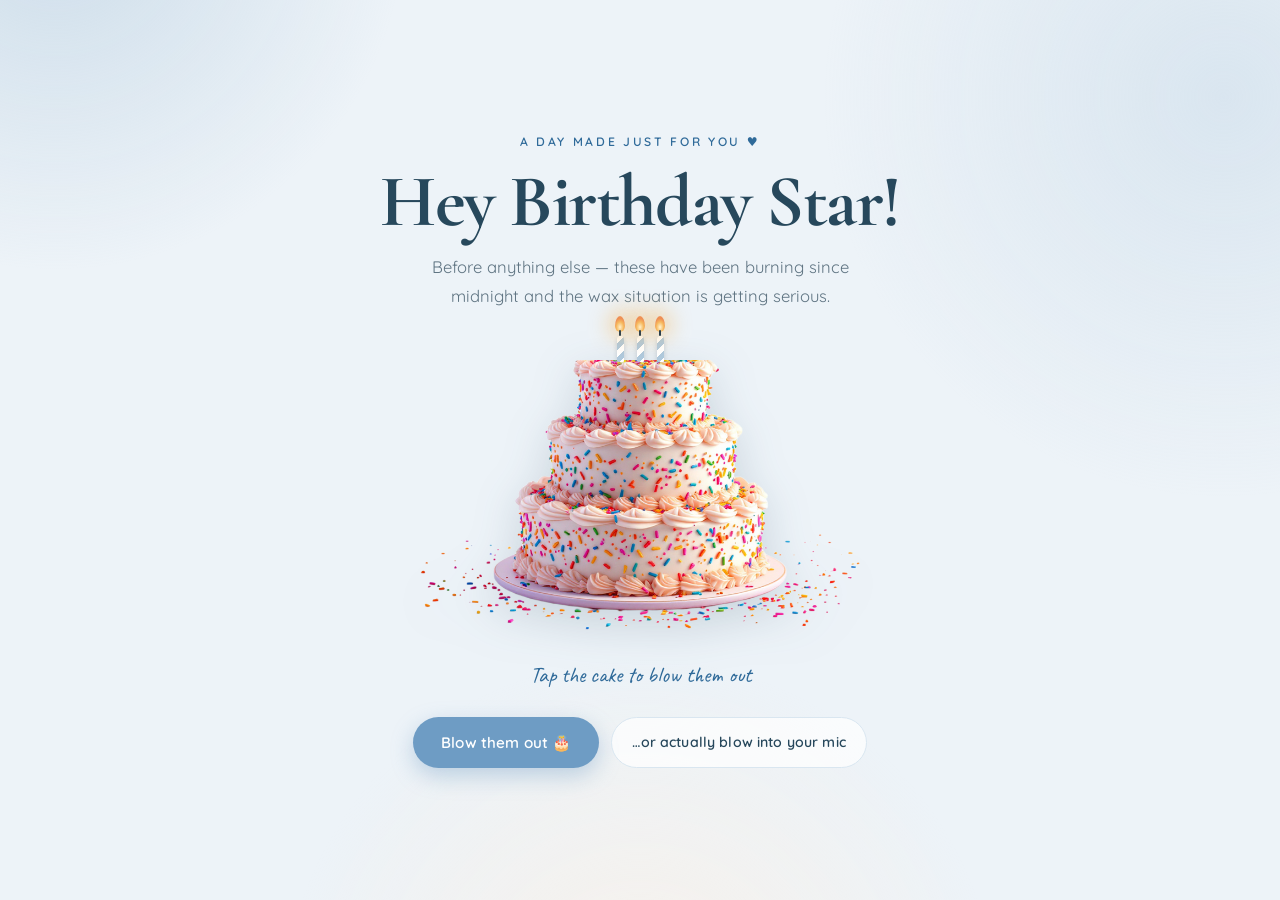
==== index.html @ dedcf7db "Initial commit" ====
<!DOCTYPE html>
<html lang="en">
<head>
<meta charset="utf-8">
<meta name="viewport" content="width=device-width, initial-scale=1">
<title>A Day Made Just For You ♡</title>
<meta name="description" content="A little corner of the internet made just for you — secret letters, a memory scrapbook, cake, and a surprise.">
<meta name="theme-color" content="#FDEDEF">

<!-- Favicon: a tiny heart, drawn inline so there are no broken requests -->
<link rel="icon" href="data:image/svg+xml,%3Csvg xmlns='http://www.w3.org/2000/svg' viewBox='0 0 32 32'%3E%3Cpath fill='%23E79BB0' d='M16 28C8 22 3 17.5 3 12.2 3 8.2 6.1 5 10 5c2.4 0 4.6 1.2 6 3.2C17.4 6.2 19.6 5 22 5c3.9 0 7 3.2 7 7.2C29 17.5 24 22 16 28z'/%3E%3C/svg%3E">

<link rel="preconnect" href="https://fonts.googleapis.com">
<link rel="preconnect" href="https://fonts.gstatic.com" crossorigin>
<link href="https://fonts.googleapis.com/css2?family=Caveat:wght@500;600;700&family=Cormorant+Garamond:ital,wght@0,500;0,600;0,700;1,500&family=Quicksand:wght@400;500;600;700&display=swap" rel="stylesheet">
<link rel="stylesheet" href="style.css">
</head>

<!-- `is-intro` hides the main experience until the gift box is opened. -->
<body class="is-intro">

<noscript>
  <style>
    .is-intro #experience { display: block !important; }
    .is-intro #welcome, .player { display: none !important; }
  </style>
  <p class="noscript-note">This birthday adventure needs JavaScript switched on for the animations and surprises ♡</p>
</noscript>

<!-- Decorative layers (never interactive) -->
<div class="ambient" id="ambient" aria-hidden="true"></div>
<canvas class="confetti" id="confettiCanvas" aria-hidden="true"></canvas>


<!-- ====================================================================
     SECTION 1 — WELCOME SCREEN
     Three stages, in order:
       1. the cake      — candles are already lit; blow them out
       2. the gift box  — only appears once the candles are out
       3. the card      — the message, and the way into the site
     `is-intro` keeps the page scroll-locked until stage 3 is done.
     ==================================================================== -->
<section class="welcome" id="welcome" aria-labelledby="welcomeTitle">
  <div class="welcome__inner">

    <!-- ---------- STAGE 1 — CANDLES ---------------------------------- -->
    <div class="stage" id="stageCandles">

      <div class="welcome__intro" id="welcomeIntro">
        <p class="eyebrow">A Day Made Just For You &hearts;</p>
        <h1 class="welcome__title" id="welcomeTitle">Hey Birthday Star!</h1>
        <p class="welcome__sub" id="candleLede">Before anything else &mdash; these have been burning since midnight and the wax situation is getting serious.</p>
      </div>

      <button class="cake cake--intro is-lit" id="introCake" type="button" aria-describedby="candleHint">
        <span class="sr-only">Blow out the candles</span>

        <span class="cake__candles" aria-hidden="true">
          <span class="candle"><span class="candle__flame"></span><span class="candle__wick"></span><span class="candle__smoke"></span></span>
          <span class="candle"><span class="candle__flame"></span><span class="candle__wick"></span><span class="candle__smoke"></span></span>
          <span class="candle"><span class="candle__flame"></span><span class="candle__wick"></span><span class="candle__smoke"></span></span>
        </span>

        <!-- The cake itself is artwork; the candles above it stay
             CSS so they can flicker and be blown out one by one. -->
        <img class="cake__img" src="assets/images/cake-body.png" alt="" aria-hidden="true">
      </button>

      <p class="cake__hint" id="candleHint">Tap the cake to blow them out</p>

      <div class="cake__actions">
        <button class="btn btn--primary" id="blowBtn" type="button">Blow them out 🎂</button>
        <button class="btn btn--ghost btn--sm" id="micBtn" type="button" hidden>&hellip;or actually blow into your mic</button>
      </div>

      <p class="mic-note" id="micNote" aria-live="polite" hidden></p>
    </div>

    <!-- ---------- STAGE 2 — GIFT BOX --------------------------------- -->
    <div class="stage stage--gift" id="stageGift" hidden>

      <div class="welcome__intro" id="giftIntro">
        <p class="eyebrow">Wish logged &hearts;</p>
        <h2 class="welcome__title welcome__title--sm">Now the actual present.</h2>
        <p class="welcome__sub">It has no postage, no wrapping paper and no physical form. It does, however, have animations.</p>
      </div>

      <!-- 3D gift box: pure CSS, five-sided body + a lid that lifts away -->
      <div class="giftbox" id="giftbox">
        <div class="giftbox__glow" aria-hidden="true"></div>
        <div class="giftbox__scene" aria-hidden="true">

          <div class="box">
            <div class="box__face box__face--front"></div>
            <div class="box__face box__face--back"></div>
            <div class="box__face box__face--left"></div>
            <div class="box__face box__face--right"></div>
            <div class="box__inner"></div>
            <div class="box__burst"></div>
          </div>

          <div class="lid">
            <div class="lid__face lid__face--front"></div>
            <div class="lid__face lid__face--back"></div>
            <div class="lid__face lid__face--left"></div>
            <div class="lid__face lid__face--right"></div>
            <div class="lid__top"></div>

            <div class="bow">
              <span class="bow__loop bow__loop--l"></span>
              <span class="bow__loop bow__loop--r"></span>
              <span class="bow__tail bow__tail--l"></span>
              <span class="bow__tail bow__tail--r"></span>
              <span class="bow__knot"></span>
            </div>
          </div>

        </div>
        <div class="giftbox__shadow" aria-hidden="true"></div>
      </div>

      <button class="btn btn--primary btn--lg" id="openGift" type="button">Open Your Surprise ✨</button>
    </div>

    <!-- ---------- STAGE 3 — THE CARD --------------------------------- -->
    <div class="welcome__card" id="welcomeCard" aria-live="polite" hidden>
      <span class="welcome__card-ornament" aria-hidden="true">&hearts;</span>
      <h2 class="welcome__card-title">Happy Birthday, <span data-friend-name>friend</span>!</h2>
      <p class="welcome__card-text" id="welcomeText"></p>
      <button class="btn btn--primary" id="enterBtn" type="button">Let&rsquo;s explore &hearts;</button>
    </div>

    <p class="scroll-cue" id="scrollCue" aria-hidden="true" hidden></p>
  </div>
</section>
<!-- ====================================================================
     NAVIGATION
     ==================================================================== -->
<header class="nav" id="siteNav">
  <nav class="nav__inner" aria-label="Sections of your day">
    <a class="nav__brand" href="#universe">A Day Made Just For You <span aria-hidden="true">♡</span></a>
    <ul class="nav__list">
      <li><a class="nav__link" href="#letters" data-nav="letters">Letters</a></li>
      <li><a class="nav__link" href="#scrapbook" data-nav="scrapbook">Scrapbook</a></li>
      <li><a class="nav__link" href="#sorry" data-nav="sorry">Sorry</a></li>
      <li><a class="nav__link" href="#cake" data-nav="cake">Cake</a></li>
      <li><a class="nav__link" href="#adventure" data-nav="adventure">Adventure</a></li>
      <li><a class="nav__link" href="#finale" data-nav="finale">Surprise</a></li>
    </ul>
  </nav>
</header>


<main id="experience">

  <!-- ==================================================================
       SECTION 2 — YOUR LITTLE UNIVERSE
       ================================================================== -->
  <section class="section section--universe" id="universe" aria-labelledby="universeTitle">
    <div class="container">
      <header class="section__head" data-reveal>
        <p class="eyebrow">Choose your first stop</p>
        <h2 class="section__title" id="universeTitle">Your Little Universe</h2>
        <p class="section__lede">Four small worlds, each hiding something for you. Wander in any order &mdash; nothing here expires.</p>
      </header>

      <ul class="universe">
        <li data-reveal>
          <a class="world world--letters" href="#letters">
            <span class="world__art" aria-hidden="true">
              <span class="world__env"><span class="world__env-flap"></span></span>
            </span>
            <h3 class="world__title">Secret Letters</h3>
            <p class="world__text">Sealed notes to open whenever your heart asks for one.</p>
            <span class="world__go" aria-hidden="true">Open the drawer &rarr;</span>
          </a>
        </li>
        <li data-reveal>
          <a class="world world--scrapbook" href="#scrapbook">
            <span class="world__art" aria-hidden="true">
              <span class="world__polaroid world__polaroid--back"></span>
              <span class="world__polaroid world__polaroid--front"></span>
            </span>
            <h3 class="world__title">Memory Scrapbook</h3>
            <p class="world__text">Polaroids, tape and small notes from our corner of the internet.</p>
            <span class="world__go" aria-hidden="true">Turn the pages &rarr;</span>
          </a>
        </li>
        <li data-reveal>
          <a class="world world--cake" href="#cake">
            <span class="world__art" aria-hidden="true">
              <span class="world__cake">
                <span class="world__flame"></span>
              </span>
            </span>
            <h3 class="world__title">Birthday Cake</h3>
            <p class="world__text">Light the candles, close your eyes, make the wish properly.</p>
            <span class="world__go" aria-hidden="true">Light it up &rarr;</span>
          </a>
        </li>
        <li data-reveal>
          <a class="world world--finale" href="#finale">
            <span class="world__art" aria-hidden="true">
              <span class="world__gift"><span class="world__gift-bow"></span></span>
            </span>
            <h3 class="world__title">Final Surprise</h3>
            <p class="world__text">Save this one for last. It is the whole reason this page exists.</p>
            <span class="world__go" aria-hidden="true">Only at the end &rarr;</span>
          </a>
        </li>
      </ul>
    </div>
  </section>


  <!-- ==================================================================
       SECTION 3 — SECRET LETTERS
       ================================================================== -->
  <section class="section section--letters" id="letters" aria-labelledby="lettersTitle">
    <div class="container">
      <header class="section__head" data-reveal>
        <p class="eyebrow">Section one</p>
        <h2 class="section__title" id="lettersTitle">Secret Letters</h2>
        <p class="section__lede">Little envelopes for little moments. Open the one that matches your day &mdash; they stay here for whenever you come back.</p>
      </header>

      <!-- Envelopes are built from CONFIG.letters in script.js -->
      <ul class="letters" id="lettersGrid"></ul>

      <p class="letters__counter" aria-live="polite" id="lettersCounter"></p>
    </div>
  </section>


  <!-- ==================================================================
       SECTION 4 — DIGITAL MEMORY SCRAPBOOK
       ================================================================== -->
  <section class="section section--scrapbook" id="scrapbook" aria-labelledby="scrapbookTitle">
    <div class="container">
      <header class="section__head" data-reveal>
        <p class="eyebrow">Section two</p>
        <h2 class="section__title" id="scrapbookTitle">Memory Scrapbook</h2>
        <p class="section__lede">Pinned, taped and slightly crooked &mdash; exactly how a real scrapbook should be. Tap a photo to see it bigger.</p>
      </header>

      <!-- Cards are built from CONFIG.scrapbook in script.js -->
      <div class="scrapbook" id="scrapbookGrid"></div>
    </div>
  </section>


  <!-- ==================================================================
       SECTION 5 — THE SORRY CARD
       Front and inside of a real card. Click it and it opens.
       Text and image paths live in CONFIG.sorry in script.js.
       ================================================================== -->
  <section class="section section--sorry" id="sorry" aria-labelledby="sorryTitle">
    <div class="container container--narrow">
      <header class="section__head" data-reveal>
        <p class="eyebrow">Section three</p>
        <h2 class="section__title" id="sorryTitle">A Card That Says Sorry</h2>
        <p class="section__lede">Some things don&rsquo;t fit in a scrapbook. This one came in a plastic sleeve &mdash; go on, open it.</p>
      </header>

      <!-- Built from CONFIG.sorry in script.js -->
      <div class="sorry" id="sorryStage" data-reveal></div>
    </div>
  </section>


  <!-- ==================================================================
       SECTION 5 — VIRTUAL BIRTHDAY CAKE
       ================================================================== -->
  <section class="section section--cake" id="cake" aria-labelledby="cakeTitle">
    <div class="container container--narrow">
      <header class="section__head" data-reveal>
        <p class="eyebrow">Section four</p>
        <h2 class="section__title" id="cakeTitle">Your Birthday Cake</h2>
        <p class="section__lede">No one else gets a slice until you have had yours.</p>
      </header>

      <div class="cake-stage" data-reveal>
        <button class="cake" id="cakeFigure" type="button" aria-describedby="cakeHint">
          <span class="sr-only">Light the candles on the cake</span>

          <span class="cake__candles" aria-hidden="true">
            <span class="candle"><span class="candle__flame"></span><span class="candle__wick"></span><span class="candle__smoke"></span></span>
            <span class="candle"><span class="candle__flame"></span><span class="candle__wick"></span><span class="candle__smoke"></span></span>
            <span class="candle"><span class="candle__flame"></span><span class="candle__wick"></span><span class="candle__smoke"></span></span>
            <span class="candle"><span class="candle__flame"></span><span class="candle__wick"></span><span class="candle__smoke"></span></span>
            <span class="candle"><span class="candle__flame"></span><span class="candle__wick"></span><span class="candle__smoke"></span></span>
          </span>

          <span class="cake__tier cake__tier--top" aria-hidden="true">
            <span class="cake__drips">
              <i></i><i></i><i></i><i></i><i></i><i></i><i></i>
            </span>
          </span>
          <span class="cake__tier cake__tier--mid" aria-hidden="true">
            <span class="cake__drips">
              <i></i><i></i><i></i><i></i><i></i><i></i><i></i><i></i><i></i>
            </span>
            <span class="cake__dots"></span>
          </span>
          <span class="cake__tier cake__tier--base" aria-hidden="true">
            <span class="cake__drips">
              <i></i><i></i><i></i><i></i><i></i><i></i><i></i><i></i><i></i><i></i><i></i>
            </span>
            <span class="cake__dots"></span>
          </span>
          <span class="cake__plate" aria-hidden="true"></span>
        </button>

        <p class="cake__hint" id="cakeHint">Tap the cake to light the candles</p>

        <div class="cake__actions">
          <button class="btn btn--primary" id="wishBtn" type="button" disabled>Make a Wish</button>
          <button class="btn btn--ghost" id="relightBtn" type="button" hidden>Light them again</button>
        </div>

        <p class="cake__wish" id="wishMessage" aria-live="polite"></p>
      </div>
    </div>
  </section>


  <!-- ==================================================================
       SECTION 6 — MINI BIRTHDAY ADVENTURE
       ================================================================== -->
  <section class="section section--adventure" id="adventure" aria-labelledby="adventureTitle">
    <div class="container">
      <header class="section__head" data-reveal>
        <p class="eyebrow">Section five</p>
        <h2 class="section__title" id="adventureTitle">Mini Birthday Adventure</h2>
        <p class="section__lede">Five small things to play with. All of them actually work &mdash; go on, test them. One of them should not be touched.</p>
      </header>

      <div class="adventure">

        <!-- Quiz -->
        <article class="card card--quiz" data-reveal aria-labelledby="quizHeading">
          <p class="card__kicker">Game one</p>
          <h3 class="card__title" id="quizHeading">The Birthday Quiz</h3>

          <div class="quiz" id="quizCard">
            <p class="quiz__progress" id="quizProgress"></p>
            <p class="quiz__question" id="quizQuestion"></p>
            <ul class="quiz__options" id="quizOptions"></ul>
            <p class="quiz__feedback" id="quizFeedback" aria-live="polite"></p>
          </div>

          <div class="quiz__result" id="quizResult" hidden>
            <p class="quiz__score" id="quizScore"></p>
            <p class="quiz__verdict" id="quizVerdict"></p>
            <button class="btn btn--ghost" id="quizRetry" type="button">Play again</button>
          </div>
        </article>

        <!-- Compliment generator -->
        <article class="card card--compliment" data-reveal aria-labelledby="complimentHeading">
          <p class="card__kicker">Game two</p>
          <h3 class="card__title" id="complimentHeading">Compliment Machine</h3>
          <blockquote class="compliment">
            <span class="compliment__mark" aria-hidden="true">&ldquo;</span>
            <p class="compliment__text" id="complimentText" aria-live="polite">Press the button. It only tells the truth.</p>
          </blockquote>
          <button class="btn btn--primary btn--sm" id="complimentBtn" type="button">Tell me something nice ♡</button>
        </article>

        <!-- Scratch card -->
        <article class="card card--scratch" data-reveal aria-labelledby="scratchHeading">
          <p class="card__kicker">Game three</p>
          <h3 class="card__title" id="scratchHeading">Surprise Scratch Card</h3>

          <div class="scratch" id="scratchWrap">
            <p class="scratch__message" id="scratchMessage"></p>
            <canvas class="scratch__canvas" id="scratchCanvas" role="img" aria-label="A scratch card hiding a message"></canvas>
          </div>

          <p class="scratch__hint" id="scratchHint" aria-live="polite">Scratch with your finger or mouse</p>
          <div class="card__row">
            <button class="btn btn--ghost btn--sm" id="scratchReveal" type="button">Reveal it for me</button>
            <button class="btn btn--primary btn--sm" id="scratchNew" type="button">New card</button>
          </div>
        </article>

        <!-- Mini-game -->
        <article class="card card--game" data-reveal aria-labelledby="gameHeading">
          <p class="card__kicker">Game four</p>
          <h3 class="card__title" id="gameHeading">Catch the Falling Hearts</h3>

          <div class="game">
            <div class="game__hud">
              <span>Caught <b id="gameScore">0</b></span>
              <span>Time <b id="gameTime">30</b>s</span>
              <span>Best <b id="gameBest">0</b></span>
            </div>
            <div class="game__frame">
              <canvas id="gameCanvas" tabindex="0" aria-label="Move the basket to catch falling hearts. Use the left and right arrow keys, or drag."></canvas>
              <div class="game__overlay" id="gameOverlay">
                <p class="game__overlay-text" id="gameOverlayText">Catch <b data-game-target></b> hearts in 30 seconds.</p>
                <button class="btn btn--primary btn--sm" id="gameStart" type="button">Start</button>
              </div>
            </div>
            <p class="game__note">Drag with your finger, move the mouse, or use &larr; &rarr;</p>
          </div>
        </article>

        <!-- The forbidden button -->
        <article class="card card--forbidden" data-reveal aria-labelledby="forbiddenHeading">
          <p class="card__kicker">Game five</p>
          <h3 class="card__title" id="forbiddenHeading">Do Not Press This</h3>

          <div class="forbidden" id="forbiddenZone">
            <button class="forbidden__btn" id="forbiddenBtn" type="button">Do not press</button>
            <p class="forbidden__status" id="forbiddenStatus" aria-live="polite">Seriously. Leave it.</p>
          </div>

          <div class="loader" id="forbiddenLoader" hidden>
            <div class="loader__track"><div class="loader__fill" id="forbiddenFill"></div></div>
            <p class="loader__label" id="forbiddenLabel">
              <span id="forbiddenStep"></span> <span class="loader__pct" id="forbiddenPct">0%</span>
            </p>
          </div>
        </article>

      </div>
    </div>
  </section>


  <!-- ==================================================================
       SECTION 7 — FINAL SURPRISE
       ================================================================== -->
  <section class="section section--finale" id="finale" aria-labelledby="finaleTitle">
    <div class="finale__sky" id="finaleSky" aria-hidden="true"></div>

    <div class="container container--narrow">
      <header class="section__head section__head--light" data-reveal>
        <p class="eyebrow eyebrow--light">The last stop</p>
        <h2 class="section__title" id="finaleTitle">One Final Surprise</h2>
        <p class="section__lede">You made it to the end, which means you now have to read the bit I spent the longest on.</p>
      </header>

      <!-- Closed state: a sealed envelope you click -->
      <div class="finale__gift" id="finaleGift">
        <button class="sealed" id="finaleOpen" type="button">
          <span class="sealed__env" aria-hidden="true">
            <span class="sealed__flap"></span>
            <span class="sealed__pocket"></span>
            <span class="sealed__wax">♡</span>
          </span>
          <span class="sealed__label">Open your last gift</span>
        </button>
      </div>

      <!-- Opened state: the letter (filled from CONFIG.finale) -->
      <article class="final-letter" id="finaleLetter" hidden aria-live="polite">
        <p class="final-letter__to">To <span data-friend-name>friend</span>,</p>
        <div class="final-letter__body" id="finaleBody"></div>
        <p class="final-letter__close" id="finaleClosing"></p>
        <p class="final-letter__sign" id="finaleSign"></p>

        <!-- The dedicated song. Hidden entirely if CONFIG.finale.song is removed. -->
        <section class="dedication" id="dedication" aria-labelledby="dedicationHeading" hidden>
          <p class="dedication__kicker" id="dedicationHeading">And one more thing &mdash; a song for you</p>

          <!-- Streaming embed. Used instead of the record when
               CONFIG.finale.song.embed is set. -->
          <div class="dedication__embed" id="dedicationEmbed" hidden></div>

          <div class="dedication__row" id="dedicationRow">
            <button class="dedication__disc" id="dedicationPlay" type="button" aria-pressed="false">
              <span class="sr-only" id="dedicationLabel">Play the song</span>
              <span class="dedication__vinyl" aria-hidden="true"><span class="dedication__hole"></span></span>
              <svg class="dedication__ico dedication__ico--play" viewBox="0 0 24 24" aria-hidden="true"><path d="M9 5.5l10 6.5-10 6.5z" fill="currentColor"/></svg>
              <svg class="dedication__ico dedication__ico--pause" viewBox="0 0 24 24" aria-hidden="true"><path d="M8.5 5.5h3.5v13H8.5zM13 5.5h3.5v13H13z" fill="currentColor"/></svg>
            </button>

            <div class="dedication__meta">
              <p class="dedication__title" id="dedicationTitle"></p>
              <p class="dedication__artist" id="dedicationArtist"></p>
            </div>
          </div>

          <p class="dedication__note" id="dedicationNote"></p>
          <p class="dedication__missing" id="dedicationMissing" hidden></p>
        </section>

        <div class="final-letter__actions">
          <button class="btn btn--primary btn--sm" id="finaleHearts" type="button">Send some hearts back ♡</button>
          <button class="btn btn--ghost btn--sm" id="replayBtn" type="button">Start the day over</button>
        </div>
      </article>
    </div>
  </section>


  <footer class="footer">
    <p class="footer__line">Built with an unreasonable number of CSS animations, from one corner of the internet to another.</p>
    <p class="footer__sign" data-your-name></p>
  </footer>

</main>


<!-- ====================================================================
     MODAL — used for letters and the photo lightbox
     ==================================================================== -->
<div class="modal" id="modal" hidden>
  <div class="modal__backdrop" data-modal-close></div>
  <div class="modal__panel" id="modalPanel" role="dialog" aria-modal="true" aria-labelledby="modalTitle" tabindex="-1">
    <button class="modal__close" id="modalClose" type="button" aria-label="Close">
      <svg viewBox="0 0 24 24" aria-hidden="true"><path d="M6 6l12 12M18 6L6 18" stroke="currentColor" stroke-width="1.8" stroke-linecap="round" fill="none"/></svg>
    </button>
    <div class="modal__body" id="modalBody"></div>
  </div>
</div>


<!-- ====================================================================
     ACHIEVEMENTS — floating tray button + the unlock toasts
     ==================================================================== -->
<button class="trophy" id="trophyBtn" type="button" aria-label="Show your achievements">
  <span aria-hidden="true">🏆</span>
  <span class="trophy__count" id="trophyCount" hidden>0</span>
</button>

<div class="toasts" id="toasts" aria-live="polite" aria-atomic="false"></div>


<!-- ====================================================================
     MUSIC PLAYER (floating). Never autoplays.
     ==================================================================== -->
<div class="player" id="musicPlayer">

  <!-- Live lyrics. Only appears when the current song has any. -->
  <div class="lyrics" id="lyricsPane" hidden>
    <div class="lyrics__head">
      <p class="lyrics__title" id="lyricsTitle"></p>
      <button class="lyrics__close" id="lyricsClose" type="button" aria-label="Hide the lyrics">
        <svg viewBox="0 0 24 24" aria-hidden="true"><path d="M7 7l10 10M17 7L7 17" stroke="currentColor" stroke-width="1.9" fill="none" stroke-linecap="round"/></svg>
      </button>
    </div>
    <ol class="lyrics__list" id="lyricsList" aria-live="off"></ol>
  </div>

  <div class="player__panel" id="musicPanel" hidden>
    <p class="player__title" id="musicTitle">Birthday song</p>
    <p class="player__count" id="musicCount" hidden></p>
    <input class="player__range player__seek" id="seek" type="range" min="0" max="100" step="0.1" value="0" aria-label="Seek through the song">
    <p class="player__time"><span id="musicTime">0:00</span> <span aria-hidden="true">/</span> <span id="musicDur">0:00</span></p>
    <label class="player__vol">
      <svg viewBox="0 0 24 24" aria-hidden="true"><path d="M4 9h3l4-3v12l-4-3H4zM15.5 9.5a3.5 3.5 0 010 5M18 7a7 7 0 010 10" stroke="currentColor" stroke-width="1.6" fill="none" stroke-linecap="round" stroke-linejoin="round"/></svg>
      <input class="player__range" id="volume" type="range" min="0" max="100" value="55" aria-label="Volume">
    </label>
    <p class="player__note" id="musicNote" hidden></p>
  </div>

  <div class="player__bar">
    <button class="player__skip" id="musicPrev" type="button" aria-label="Previous song" hidden>
      <svg viewBox="0 0 24 24" aria-hidden="true"><path d="M16.5 6v12L8 12zM7 6v12" stroke="currentColor" stroke-width="1.9" fill="none" stroke-linecap="round" stroke-linejoin="round"/></svg>
    </button>
    <button class="player__disc" id="musicToggle" type="button" aria-pressed="false" aria-label="Play the birthday song">
      <svg class="player__ico player__ico--play" viewBox="0 0 24 24" aria-hidden="true"><path d="M8 5.5l11 6.5-11 6.5z" fill="currentColor"/></svg>
      <svg class="player__ico player__ico--pause" viewBox="0 0 24 24" aria-hidden="true"><path d="M8.5 5.5h3v13h-3zM12.5 5.5h3v13h-3z" fill="currentColor"/></svg>
    </button>
    <button class="player__skip" id="musicNext" type="button" aria-label="Next song" hidden>
      <svg viewBox="0 0 24 24" aria-hidden="true"><path d="M7.5 6v12L16 12zM17 6v12" stroke="currentColor" stroke-width="1.9" fill="none" stroke-linecap="round" stroke-linejoin="round"/></svg>
    </button>
    <button class="player__skip player__lyrics" id="lyricsToggle" type="button" aria-expanded="false" aria-controls="lyricsPane" aria-label="Show the lyrics" hidden>
      <svg viewBox="0 0 24 24" aria-hidden="true"><path d="M5 6.5h11M5 11h14M5 15.5h9M5 20h12" stroke="currentColor" stroke-width="1.8" fill="none" stroke-linecap="round"/></svg>
    </button>
    <button class="player__expand" id="musicExpand" type="button" aria-expanded="false" aria-controls="musicPanel" aria-label="Show music controls">
      <svg viewBox="0 0 24 24" aria-hidden="true"><path d="M9 18V7.5l9-2V16M9 18a2.5 2.5 0 11-5 0 2.5 2.5 0 015 0zM18 16a2.5 2.5 0 11-5 0 2.5 2.5 0 015 0z" stroke="currentColor" stroke-width="1.5" fill="none" stroke-linejoin="round"/></svg>
    </button>
  </div>
</div>

<!-- Songs live in assets/music/ and are listed in CONFIG.music.tracks (script.js).
     No `loop` attribute: the playlist wraps around in JS instead, so a single
     song still repeats but two or more advance to the next one. -->
<audio id="bgm" preload="metadata"></audio>

<!-- Optional. Written by lyrics-timer.html; harmless if it is not there. -->
<script src="lyrics.js"></script>
<script src="script.js"></script>
</body>
</html>
---- style.css ----
/* ============================================================
   A Day Made Just For You ♡
   ------------------------------------------------------------
   1.  Design tokens
   2.  Reset & base
   3.  Shared pieces (buttons, headings, reveal, modal)
   4.  Decorative layers (ambient, confetti)
   5.  Section 1 — Welcome + 3D gift box
   6.  Navigation
   7.  Section 2 — Your Little Universe
   8.  Section 3 — Secret Letters
   9.  Section 4 — Memory Scrapbook
   10. Section 5 — Birthday Cake
   11. Section 6 — Mini Birthday Adventure
   12. Section 7 — Final Surprise
   13. Footer
   14. Music player
   15. Responsive + reduced motion
   ============================================================ */


/* ============================================================
   1. DESIGN TOKENS
   Change these six colours and the whole site re-skins itself.
   ============================================================ */
/* ------------------------------------------------------------------
   PALETTE
   The names below are historical — this started out pink and
   lavender, and the names stuck when the theme moved to cool
   slate and steel blue. So: --pink is a soft steel blue, --rose
   is the deep blue accent, --plum is the dark slate used for
   headings. Change a value here and it changes everywhere.

   The warm colours are deliberate exceptions and are NOT in this
   scheme: the candle flame, --gold, and the heart red. They stay
   warm so the cake and the hearts still read as themselves.

   The previous pink theme is saved as style.css.pink.bak.
   ------------------------------------------------------------------ */
:root {
  --cream:        #F7F9FB;
  --blush:        #EDF3F8;
  --blush-deep:   #D9E6F0;
  --pink:         #AFC9DD;
  --pink-deep:    #6E9CC4;
  --rose:         #2F6A99;
  --lavender:     #E6EFF5;
  --lavender-mid: #C2D6E6;
  --lavender-deep:#7E9FBE;
  --plum:         #27485C;
  --plum-dark:    #152A38;
  --ink:          #24353F;
  --ink-soft:     #5F7482;
  --gold:         #DFB37C;
  --white:        #FFFFFF;

  --paper:        #FBFDFE;
  --frost:        #EDF4F9;

  --serif: "Cormorant Garamond", "Iowan Old Style", Georgia, serif;
  --sans:  "Quicksand", "Avenir Next", "Segoe UI", system-ui, sans-serif;
  --hand:  "Caveat", "Segoe Script", cursive;

  --r-sm: 14px;
  --r-md: 22px;
  --r-lg: 34px;
  --r-pill: 999px;

  --sh-sm: 0 2px 10px rgba(39, 72, 92, .07);
  --sh-md: 0 12px 32px rgba(39, 72, 92, .10);
  --sh-lg: 0 26px 64px rgba(39, 72, 92, .16);
  --sh-glow: 0 0 0 1px rgba(110, 156, 196, .22);

  --ease: cubic-bezier(.22, .9, .25, 1);
  --ease-soft: cubic-bezier(.4, .1, .2, 1);

  --gs: 1; /* gift box scale, shrunk on small screens */
  color-scheme: light;
}


/* ============================================================
   2. RESET & BASE
   ============================================================ */
*, *::before, *::after { box-sizing: border-box; }

html {
  scroll-behavior: smooth;
  scroll-padding-top: 96px;
  -webkit-text-size-adjust: 100%;
}

body {
  margin: 0;
  font-family: var(--sans);
  font-size: clamp(15px, 0.4vw + 14px, 17px);
  line-height: 1.7;
  color: var(--ink);
  background: var(--blush);
  overflow-x: hidden;
}

/* Soft wash of colour behind everything */
body::before {
  content: "";
  position: fixed;
  inset: -20vh -10vw;
  z-index: -2;
  background:
    radial-gradient(42vw 42vw at 12% 8%, rgba(175, 201, 221, .50), transparent 65%),
    radial-gradient(46vw 46vw at 88% 22%, rgba(194, 214, 230, .45), transparent 68%),
    radial-gradient(40vw 40vw at 50% 95%, rgba(255, 240, 225, .60), transparent 70%);
  pointer-events: none;
}

body.is-intro { overflow: hidden; height: 100vh; }
/* The page itself stays locked during the intro, but the welcome screen
   scrolls INSIDE itself — otherwise a short viewport hides the button
   that ends the intro and there is no way to reach it. */
body.is-intro #welcome {
  height: 100vh; height: 100svh;
  overflow-y: auto;
  overscroll-behavior: contain;
  -webkit-overflow-scrolling: touch;
}
body.is-intro #experience { display: none; }

img { max-width: 100%; display: block; }
button { font: inherit; color: inherit; }
ul { list-style: none; margin: 0; padding: 0; }
a { color: inherit; text-decoration: none; }

/* `hidden` must always win, even over a display rule on a class */
[hidden] { display: none !important; }

/* Used by JS to gracefully retire the intro text and button */
.is-faded {
  opacity: 0 !important;
  transform: translateY(-12px);
  pointer-events: none;
  transition: opacity .55s var(--ease), transform .55s var(--ease);
}

:focus-visible {
  outline: 3px solid var(--lavender-deep);
  outline-offset: 3px;
  border-radius: 6px;
}

.sr-only {
  position: absolute; width: 1px; height: 1px;
  padding: 0; margin: -1px; overflow: hidden;
  clip: rect(0 0 0 0); white-space: nowrap; border: 0;
}

.noscript-note {
  margin: 0; padding: 18px; text-align: center;
  background: var(--white); color: var(--rose);
}

.container { width: min(1120px, 92vw); margin: 0 auto; }
.container--narrow { width: min(760px, 92vw); }

.section { position: relative; padding: clamp(72px, 10vw, 130px) 0; z-index: 1; }


/* ============================================================
   3. SHARED PIECES
   ============================================================ */

/* ---- Headings --------------------------------------------- */
.eyebrow {
  margin: 0 0 12px;
  font-size: .76rem;
  font-weight: 600;
  letter-spacing: .22em;
  text-transform: uppercase;
  color: var(--rose);
}
.eyebrow--light { color: var(--pink); }

.section__head { max-width: 640px; margin: 0 auto clamp(42px, 6vw, 70px); text-align: center; }

.section__title {
  margin: 0 0 16px;
  font-family: var(--serif);
  font-weight: 600;
  font-size: clamp(2.1rem, 5.2vw, 3.4rem);
  line-height: 1.1;
  letter-spacing: -.01em;
  color: var(--plum);
}
.section__head--light .section__title { color: var(--white); }

.section__lede { margin: 0; color: var(--ink-soft); font-size: 1.02rem; }
.section__head--light .section__lede { color: rgba(251, 253, 254, .76); }

/* ---- Buttons ---------------------------------------------- */
.btn {
  --btn-bg: var(--pink-deep);
  --btn-fg: var(--white);
  position: relative;
  display: inline-flex;
  align-items: center;
  justify-content: center;
  gap: 8px;
  padding: 13px 28px;
  border: 0;
  border-radius: var(--r-pill);
  background: var(--btn-bg);
  color: var(--btn-fg);
  font-weight: 600;
  font-size: .95rem;
  letter-spacing: .01em;
  cursor: pointer;
  box-shadow: 0 8px 22px rgba(110, 156, 196, .40);
  transition: transform .3s var(--ease), box-shadow .3s var(--ease), background .25s;
}
.btn:hover  { transform: translateY(-2px); box-shadow: 0 14px 30px rgba(110, 156, 196, .48); }
.btn:active { transform: translateY(0) scale(.98); }
.btn:disabled { opacity: .45; cursor: not-allowed; transform: none; box-shadow: none; }

.btn--lg { padding: 17px 42px; font-size: 1.05rem; }
.btn--sm { padding: 10px 20px; font-size: .88rem; }

.btn--ghost {
  --btn-bg: transparent;
  --btn-fg: var(--plum);
  border: 1.5px solid var(--blush-deep);
  box-shadow: none;
  background: rgba(255, 255, 255, .7);
}
.btn--ghost:hover { background: var(--white); box-shadow: var(--sh-sm); }

/* Gentle pulse ring on the hero button */
.btn--primary.btn--lg::after {
  content: "";
  position: absolute; inset: -6px;
  border-radius: inherit;
  border: 1.5px solid rgba(110, 156, 196, .6);
  animation: ring 2.6s ease-out infinite;
  pointer-events: none;
}
@keyframes ring {
  0%   { transform: scale(.96); opacity: .8; }
  70%  { transform: scale(1.12); opacity: 0; }
  100% { transform: scale(1.12); opacity: 0; }
}

/* ---- Cards ------------------------------------------------ */
.card {
  background: rgba(251, 253, 254, .86);
  backdrop-filter: blur(6px);
  border: 1px solid rgba(255, 255, 255, .8);
  border-radius: var(--r-lg);
  padding: clamp(22px, 3vw, 32px);
  box-shadow: var(--sh-md);
}
.card__kicker {
  margin: 0 0 6px;
  font-size: .7rem; font-weight: 700;
  letter-spacing: .2em; text-transform: uppercase;
  color: var(--pink-deep);
}
.card__title {
  margin: 0 0 20px;
  font-family: var(--serif);
  font-size: 1.6rem; font-weight: 600;
  color: var(--plum);
}
.card__row { display: flex; flex-wrap: wrap; gap: 10px; }

/* ---- Scroll reveal ---------------------------------------- */
[data-reveal] {
  opacity: 0;
  transform: translateY(26px);
  transition: opacity .8s var(--ease), transform .8s var(--ease);
}
[data-reveal].is-in { opacity: 1; transform: none; }

/* ---- Modal ------------------------------------------------ */
.modal { position: fixed; inset: 0; z-index: 90; display: grid; place-items: center; padding: 20px; }
.modal[hidden] { display: none; }

.modal__backdrop {
  position: absolute; inset: 0;
  background: rgba(62, 47, 75, .48);
  backdrop-filter: blur(5px);
  animation: fadeIn .3s var(--ease) both;
}

.modal__panel {
  position: relative;
  width: min(620px, 100%);
  max-height: 86vh;
  overflow-y: auto;
  padding: clamp(28px, 5vw, 48px);
  border-radius: var(--r-lg);
  background: var(--paper);
  box-shadow: var(--sh-lg);
  animation: modalIn .5s var(--ease) both;
}
@keyframes modalIn {
  from { opacity: 0; transform: translateY(26px) scale(.96); }
  to   { opacity: 1; transform: none; }
}
@keyframes fadeIn { from { opacity: 0 } to { opacity: 1 } }

.modal__close {
  position: absolute; top: 14px; right: 14px;
  width: 38px; height: 38px;
  display: grid; place-items: center;
  border: 0; border-radius: 50%;
  background: var(--blush);
  color: var(--rose);
  cursor: pointer;
  transition: background .25s, transform .25s;
}
.modal__close:hover { background: var(--blush-deep); transform: rotate(90deg); }
.modal__close svg { width: 18px; height: 18px; }

/* Letter inside the modal */
.letter-read__label {
  margin: 0 0 4px;
  font-size: .72rem; font-weight: 700;
  letter-spacing: .2em; text-transform: uppercase;
  color: var(--pink-deep);
}
.letter-read__title {
  margin: 0 0 22px;
  font-family: var(--serif);
  font-size: clamp(1.5rem, 4vw, 2rem);
  font-weight: 600; line-height: 1.2;
  color: var(--plum);
}
.letter-read__body p { margin: 0 0 16px; }
.letter-read__body p:last-child { margin-bottom: 0; }
.letter-read__sign {
  margin: 26px 0 0;
  font-family: var(--hand);
  font-size: 1.5rem;
  color: var(--rose);
}
.letter-read__rule {
  height: 1px; margin: 26px 0;
  background: linear-gradient(90deg, transparent, var(--blush-deep), transparent);
  border: 0;
}

/* Photo lightbox inside the modal */
.lightbox img { border-radius: var(--r-md); width: 100%; }
.lightbox__caption {
  margin: 18px 0 0; text-align: center;
  font-family: var(--hand); font-size: 1.5rem; color: var(--rose);
}


/* ============================================================
   4. DECORATIVE LAYERS
   ============================================================ */
.ambient { position: fixed; inset: 0; z-index: 0; pointer-events: none; overflow: hidden; }

.float {
  position: absolute;
  bottom: -60px;
  opacity: 0;
  animation: driftUp linear infinite;
  will-change: transform, opacity;
}
.float--heart {
  width: 14px; height: 14px;
  background: var(--pink);
  transform: rotate(-45deg);
  border-radius: 3px 0 0 0;
}
.float--heart::before, .float--heart::after {
  content: ""; position: absolute; width: 100%; height: 100%;
  background: inherit; border-radius: 50%;
}
.float--heart::before { top: -50%; left: 0; }
.float--heart::after  { top: 0; right: -50%; }

.float--spark {
  width: 10px; height: 10px;
  background: var(--white);
  box-shadow: 0 0 10px 2px rgba(255, 255, 255, .9);
  clip-path: polygon(50% 0, 60% 40%, 100% 50%, 60% 60%, 50% 100%, 40% 60%, 0 50%, 40% 40%);
}
.float--dot {
  width: 7px; height: 7px; border-radius: 50%;
  background: var(--lavender-mid);
}

@keyframes driftUp {
  0%   { transform: translateY(0) translateX(0) rotate(0); opacity: 0; }
  12%  { opacity: var(--peak, .7); }
  85%  { opacity: var(--peak, .7); }
  100% { transform: translateY(-112vh) translateX(var(--drift, 30px)) rotate(var(--spin, 180deg)); opacity: 0; }
}

.confetti {
  position: fixed; inset: 0; z-index: 70;
  width: 100%; height: 100%;
  pointer-events: none;
}


/* ============================================================
   5. SECTION 1 — WELCOME + 3D GIFT BOX
   ============================================================ */
.welcome {
  position: relative; z-index: 2;
  min-height: 100vh; min-height: 100svh;
  /* Flex column + auto margins on the inner block, NOT grid centring:
     auto margins collapse to 0 when the content is taller than the box,
     so the bottom of the card can always be scrolled to. Grid centring
     would overflow equally top and bottom and strand it. */
  display: flex;
  flex-direction: column;
  align-items: center;
  justify-content: flex-start;
  padding: 48px 20px;
  text-align: center;
}
.welcome.is-gone {
  opacity: 0; transform: scale(1.04);
  transition: opacity .9s var(--ease), transform .9s var(--ease);
  pointer-events: none;
}
.welcome__inner { width: min(640px, 100%); margin-block: auto; }

.welcome__intro { transition: opacity .6s var(--ease), transform .6s var(--ease); }

.welcome__title {
  margin: 0 0 14px;
  font-family: var(--serif);
  font-weight: 700;
  font-size: clamp(2.6rem, 9vw, 4.6rem);
  line-height: 1.02;
  letter-spacing: -.02em;
  color: var(--plum);
}
.welcome__sub {
  margin: 0 auto 10px;
  max-width: 420px;
  color: var(--ink-soft);
  font-size: 1.04rem;
}

/* ---- The box ---------------------------------------------- */
.giftbox {
  position: relative;
  width: min(330px, 80vw);
  height: 310px;
  margin: 6px auto 20px;
  perspective: 1100px;
  cursor: pointer;
}

.giftbox__glow {
  position: absolute; left: 50%; top: 52%;
  width: 300px; height: 300px;
  margin: -150px 0 0 -150px;
  border-radius: 50%;
  background: radial-gradient(circle, rgba(255, 255, 255, .85), rgba(175, 201, 221, .35) 45%, transparent 70%);
  animation: glowPulse 4s ease-in-out infinite;
}
@keyframes glowPulse {
  0%, 100% { transform: scale(1);    opacity: .75; }
  50%      { transform: scale(1.12); opacity: 1; }
}

.giftbox__shadow {
  position: absolute; left: 50%; bottom: 28px;
  width: 190px; height: 26px; margin-left: -95px;
  border-radius: 50%;
  background: rgba(39, 72, 92, .16);
  filter: blur(9px);
  animation: shadowPulse 4.5s ease-in-out infinite;
}
@keyframes shadowPulse {
  0%, 100% { transform: scaleX(1);   opacity: .5; }
  50%      { transform: scaleX(.86); opacity: .32; }
}

.giftbox__scene {
  position: absolute; left: 50%; top: 56%;
  width: 0; height: 0;
  transform-style: preserve-3d;
  animation: boxFloat 4.5s ease-in-out infinite;
}
@keyframes boxFloat {
  0%, 100% { transform: scale(var(--gs)) rotateX(-14deg) rotateY(-24deg) translateY(0); }
  50%      { transform: scale(var(--gs)) rotateX(-14deg) rotateY(-24deg) translateY(-14px); }
}

/* body of the box: 180 wide × 130 tall × 180 deep */
.box {
  position: absolute; left: 0; top: 0;
  width: 180px; height: 130px;
  margin: -65px 0 0 -90px;
  transform-style: preserve-3d;
}
.box__face {
  position: absolute; inset: 0;
  background: var(--pink);
  border-radius: 3px;
  box-shadow: inset 0 -14px 24px rgba(47, 106, 153, .20);
}
/* vertical ribbon on each visible face */
.box__face::after {
  content: "";
  position: absolute; left: 50%; top: 0; bottom: 0;
  width: 30px; margin-left: -15px;
  background: var(--cream);
  box-shadow: 0 0 0 1px rgba(47, 106, 153, .12);
}
.box__face--front { transform: translateZ(90px); }
.box__face--back  { transform: rotateY(180deg) translateZ(90px); background: var(--blush-deep); }
.box__face--left  { transform: rotateY(-90deg) translateZ(90px); filter: brightness(.94); }
.box__face--right { transform: rotateY(90deg)  translateZ(90px); filter: brightness(.88); }

/* Horizontal planes are centred on the PARENT'S CENTRE (left/top 50%),
   then lifted by half the parent's height. */
.box__inner {
  position: absolute; left: 50%; top: 50%;
  width: 180px; height: 180px;
  margin: -90px 0 0 -90px;
  transform: rotateX(90deg) translateZ(65px);
  background: radial-gradient(circle at 50% 50%, #FFF8EC, var(--blush-deep) 70%);
  box-shadow: inset 0 0 26px rgba(47, 106, 153, .35);
  border-radius: 4px;
}

/* light that bursts out of the open box */
.box__burst {
  position: absolute; left: 50%; top: 50%;
  width: 220px; height: 220px;
  margin: -110px 0 0 -110px;
  border-radius: 50%;
  background: radial-gradient(circle, rgba(255, 255, 255, .95), rgba(255, 240, 200, .5) 40%, transparent 72%);
  transform: rotateX(90deg) translateZ(66px) scale(.2);
  opacity: 0;
}
.giftbox.is-open .box__burst { animation: burst 1.1s var(--ease) .18s both; }
@keyframes burst {
  0%   { opacity: 0;  transform: rotateX(90deg) translateZ(66px) scale(.2); }
  35%  { opacity: 1;  transform: rotateX(90deg) translateZ(90px) scale(1.5); }
  100% { opacity: 0;  transform: rotateX(90deg) translateZ(130px) scale(2.4); }
}

/* lid: 200 wide × 36 tall × 200 deep, parked on top of the body */
.lid {
  position: absolute; left: 0; top: 0;
  width: 200px; height: 36px;
  margin: -18px 0 0 -100px;
  transform: translateY(-83px);
  transform-style: preserve-3d;
  transition: transform 1.5s cubic-bezier(.3, .9, .2, 1);
}
.giftbox.is-open .lid { transform: translateY(-330px) rotateZ(26deg) rotateX(-26deg); }

.lid__face {
  position: absolute; inset: 0;
  background: var(--pink-deep);
  border-radius: 3px;
  box-shadow: inset 0 -8px 14px rgba(47, 106, 153, .22);
}
/* the ribbon continues over the lid's rim, joining the cross on
   top to the band running down the body */
.lid__face::after {
  content: "";
  position: absolute; left: 50%; top: 0; bottom: 0;
  width: 30px; margin-left: -15px;
  background: var(--cream);
  box-shadow: 0 0 0 1px rgba(47, 106, 153, .10);
}
.lid__face--front { transform: translateZ(100px); }
.lid__face--back  { transform: rotateY(180deg) translateZ(100px); }
.lid__face--left  { transform: rotateY(-90deg) translateZ(100px); filter: brightness(.95); }
.lid__face--right { transform: rotateY(90deg)  translateZ(100px); filter: brightness(.9); }

.lid__top {
  position: absolute; left: 50%; top: 50%;
  width: 200px; height: 200px;
  margin: -100px 0 0 -100px;
  transform: rotateX(90deg) translateZ(18px);
  background: var(--pink-deep);
  border-radius: 4px;
}
/* ribbon cross on the lid top */
.lid__top::before, .lid__top::after {
  content: ""; position: absolute; background: var(--cream);
}
.lid__top::before { left: 50%; top: 0; bottom: 0; width: 30px; margin-left: -15px; }
.lid__top::after  { top: 50%; left: 0; right: 0; height: 30px; margin-top: -15px; }

/* ---- The bow ----------------------------------------------
   Sits on the lid at the ribbon crossing and leans back, so it
   reads as a real bow resting on the box rather than a sticker
   floating above it. The wrapper pivots on its own bottom edge,
   which is parked exactly on the lid's top surface (y = 0). */
.bow {
  position: absolute; left: 50%; top: 50%;
  width: 152px; height: 70px;
  margin-left: -76px;
  transform-origin: 50% 100%;
  transform: translateY(-88px) rotateX(46deg);
}

.bow__loop {
  position: absolute; top: 0;
  width: 66px; height: 48px;
  background: var(--rose);
  box-shadow: 0 3px 8px rgba(39, 72, 92, .22);
}
.bow__loop--l {
  left: 0;
  border-radius: 64% 36% 42% 58% / 72% 58% 42% 28%;
  transform: rotate(-9deg);
}
.bow__loop--r {
  right: 0;
  border-radius: 36% 64% 58% 42% / 58% 72% 28% 42%;
  transform: rotate(9deg);
}
/* the shadowed hollow where the ribbon folds into the knot */
.bow__loop::after {
  content: "";
  position: absolute; bottom: 12%;
  width: 42%; height: 46%;
  border-radius: 50%;
  background: rgba(62, 47, 75, .16);
}
.bow__loop--l::after { right: 8%; }
.bow__loop--r::after { left: 8%; }

.bow__tail {
  position: absolute; top: 32px;
  width: 28px; height: 42px;
  background: var(--rose);
  filter: brightness(.9);
  clip-path: polygon(0 0, 100% 0, 100% 100%, 50% 70%, 0 100%);
  transform-origin: top center;
}
.bow__tail--l { left: 46px;  transform: rotate(-13deg); }
.bow__tail--r { right: 46px; transform: rotate(13deg); }

.bow__knot {
  position: absolute; left: 50%; top: 11px;
  width: 36px; height: 30px; margin-left: -18px;
  border-radius: 46% 54% 48% 52% / 54% 54% 46% 46%;
  background: var(--pink);
  box-shadow: inset 0 -5px 8px rgba(47, 106, 153, .40), 0 3px 7px rgba(39, 72, 92, .25);
}

/* ---- Welcome message card --------------------------------- */
.welcome__card {
  position: relative;
  margin: 10px auto 0;
  padding: 36px clamp(24px, 5vw, 44px) 34px;
  max-width: 520px;
  border-radius: var(--r-lg);
  background: rgba(251, 253, 254, .93);
  box-shadow: var(--sh-lg);
  border: 1px solid var(--white);
  opacity: 0;
  transform: translateY(24px) scale(.97);
  pointer-events: none;
  transition: opacity .8s var(--ease), transform .8s var(--ease);
}
.welcome__card.is-in { opacity: 1; transform: none; pointer-events: auto; }

.welcome__card-ornament {
  position: absolute; left: 50%; top: -20px;
  width: 42px; height: 42px; margin-left: -21px;
  display: grid; place-items: center;
  border-radius: 50%;
  background: var(--pink-deep);
  color: var(--white);
  font-size: 1.1rem;
  box-shadow: 0 8px 20px rgba(110, 156, 196, .5);
}
.welcome__card-title {
  margin: 0 0 14px;
  font-family: var(--serif);
  font-size: clamp(1.7rem, 5vw, 2.3rem);
  font-weight: 600;
  color: var(--plum);
}
.welcome__card-text { margin: 0 0 26px; color: var(--ink); }

.scroll-cue {
  margin: 4px 0 0;
  font-family: var(--hand);
  font-size: 1.3rem;
  color: var(--rose);
  opacity: .8;
  animation: cueBob 2.2s ease-in-out infinite;
  transition: opacity .4s;
}
.scroll-cue.is-gone { opacity: 0; }
@keyframes cueBob {
  0%, 100% { transform: translateY(0); }
  50%      { transform: translateY(6px); }
}


/* ============================================================
   6. NAVIGATION
   ============================================================ */
.nav {
  position: fixed; top: 0; left: 0; right: 0;
  z-index: 50;
  background: rgba(247, 249, 251, .82);
  backdrop-filter: blur(14px);
  border-bottom: 1px solid rgba(217, 230, 240, .8);
  transition: transform .6s var(--ease), opacity .6s var(--ease);
}
body.is-intro .nav { transform: translateY(-101%); opacity: 0; pointer-events: none; }

.nav__inner {
  width: min(1120px, 92vw);
  margin: 0 auto;
  min-height: 62px;
  display: flex; align-items: center; justify-content: space-between;
  gap: 18px;
}
.nav__brand {
  font-family: var(--serif);
  font-size: 1.1rem; font-weight: 600;
  color: var(--plum);
  white-space: nowrap;
}
.nav__list { display: flex; gap: 4px; overflow-x: auto; scrollbar-width: none; }
.nav__list::-webkit-scrollbar { display: none; }

.nav__link {
  display: block;
  padding: 8px 15px;
  border-radius: var(--r-pill);
  font-size: .9rem; font-weight: 600;
  color: var(--ink-soft);
  white-space: nowrap;
  transition: background .25s, color .25s;
}
.nav__link:hover { color: var(--rose); background: var(--blush); }
.nav__link.is-active { color: var(--white); background: var(--pink-deep); }


/* ============================================================
   7. SECTION 2 — YOUR LITTLE UNIVERSE
   ============================================================ */
.universe {
  display: grid;
  grid-template-columns: repeat(auto-fit, minmax(240px, 1fr));
  gap: clamp(18px, 2.4vw, 28px);
}

.world {
  position: relative;
  display: block; height: 100%;
  padding: 28px 26px 26px;
  border-radius: var(--r-lg);
  background: rgba(251, 253, 254, .9);
  border: 1px solid var(--white);
  box-shadow: var(--sh-sm);
  overflow: hidden;
  transition: transform .45s var(--ease), box-shadow .45s var(--ease);
}
.world::before {
  content: "";
  position: absolute; left: 0; right: 0; top: 0; height: 4px;
  background: var(--pink-deep);
  transform: scaleX(0); transform-origin: left;
  transition: transform .5s var(--ease);
}
.world:hover, .world:focus-visible { transform: translateY(-9px); box-shadow: var(--sh-lg); }
.world:hover::before, .world:focus-visible::before { transform: scaleX(1); }

.world--scrapbook::before { background: var(--lavender-deep); }
.world--cake::before      { background: var(--gold); }
.world--finale::before    { background: var(--rose); }

.world__art {
  position: relative;
  display: block;
  width: 88px; height: 78px;
  margin: 0 0 20px;
}
.world__title {
  margin: 0 0 8px;
  font-family: var(--serif);
  font-size: 1.45rem; font-weight: 600;
  color: var(--plum);
}
.world__text { margin: 0 0 18px; font-size: .94rem; color: var(--ink-soft); }
.world__go {
  font-size: .84rem; font-weight: 700;
  letter-spacing: .04em;
  color: var(--rose);
  transition: transform .4s var(--ease);
  display: inline-block;
}
.world:hover .world__go { transform: translateX(5px); }

/* mini art: envelope */
.world__env {
  position: absolute; left: 0; bottom: 6px;
  width: 76px; height: 54px;
  background: var(--blush);
  border: 1.5px solid var(--pink);
  border-radius: 6px;
}
.world__env-flap {
  position: absolute; left: -1.5px; top: -1.5px; right: -1.5px; height: 30px;
  background: var(--pink);
  clip-path: polygon(0 0, 100% 0, 50% 100%);
  transform-origin: top;
  transition: transform .5s var(--ease);
}
.world:hover .world__env-flap { transform: rotateX(165deg); }

/* mini art: polaroids */
.world__polaroid {
  position: absolute;
  width: 54px; height: 62px;
  background: var(--white);
  border-radius: 4px;
  box-shadow: var(--sh-sm);
  padding: 5px 5px 14px;
  transition: transform .5s var(--ease);
}
.world__polaroid::after {
  content: ""; display: block; height: 100%;
  background: var(--lavender-mid); border-radius: 2px;
}
.world__polaroid--back  { left: 6px;  top: 8px;  transform: rotate(-11deg); }
.world__polaroid--front { left: 26px; top: 12px; transform: rotate(7deg); background: var(--paper); }
.world__polaroid--front::after { background: var(--blush-deep); }
.world:hover .world__polaroid--back  { transform: rotate(-18deg) translateX(-4px); }
.world:hover .world__polaroid--front { transform: rotate(12deg) translateX(4px); }

/* mini art: cake */
.world__cake {
  position: absolute; left: 10px; bottom: 6px;
  width: 64px; height: 42px;
  background: var(--frost);
  border: 1.5px solid var(--pink);
  border-radius: 7px 7px 10px 10px;
}
/* frosting band across the top */
.world__cake::after {
  content: ""; position: absolute; left: -1.5px; right: -1.5px; top: -1.5px;
  height: 14px;
  background: var(--pink);
  border-radius: 7px 7px 3px 3px;
}
.world__cake::before {
  content: ""; position: absolute; left: 50%; top: -15px;
  width: 5px; height: 17px; margin-left: -2.5px;
  background: var(--rose);
  border-radius: 2px;
  z-index: 2;
}
.world__flame {
  position: absolute; left: 50%; top: -28px;
  width: 10px; height: 14px; margin-left: -5px;
  border-radius: 50% 50% 50% 50% / 62% 62% 38% 38%;
  background: var(--gold);
  box-shadow: 0 0 12px 3px rgba(223, 179, 124, .6);
  opacity: .35;
  transition: opacity .4s;
}
.world:hover .world__flame { opacity: 1; animation: flicker 1s ease-in-out infinite alternate; }

/* mini art: gift */
.world__gift {
  position: absolute; left: 12px; bottom: 6px;
  width: 58px; height: 44px;
  background: var(--rose);
  border-radius: 6px;
  transition: transform .5s var(--ease);
}
.world__gift::after {
  content: ""; position: absolute; left: 50%; top: 0; bottom: 0;
  width: 9px; margin-left: -4.5px; background: var(--cream);
}
/* a little two-loop bow rather than a plain ring */
.world__gift-bow {
  position: absolute; left: 50%; top: -13px;
  width: 38px; height: 17px; margin-left: -19px;
}
.world__gift-bow::before,
.world__gift-bow::after {
  content: ""; position: absolute; top: 0;
  width: 19px; height: 17px;
  background: var(--pink-deep);
  border-radius: 62% 38% 48% 52% / 72% 72% 28% 28%;
}
.world__gift-bow::before { left: 0;  transform: rotate(-14deg); }
.world__gift-bow::after  { right: 0; transform: rotate(14deg); }
.world:hover .world__gift { transform: translateY(-5px) rotate(-3deg); }


/* ============================================================
   8. SECTION 3 — SECRET LETTERS
   ============================================================ */
.letters {
  display: grid;
  grid-template-columns: repeat(auto-fit, minmax(230px, 1fr));
  gap: clamp(20px, 2.6vw, 30px);
}

.envelope {
  position: relative;
  display: flex; flex-direction: column;
  width: 100%;
  padding: 0;
  border: 0; background: none;
  cursor: pointer;
  text-align: center;
  transition: transform .45s var(--ease);
}
.envelope:hover, .envelope:focus-visible { transform: translateY(-8px); }

.envelope__art {
  position: relative;
  width: 100%; aspect-ratio: 7 / 5;
  perspective: 700px;
}
.envelope__back {
  position: absolute; inset: 0;
  border-radius: 10px;
  background: var(--blush);
  box-shadow: var(--sh-md);
  overflow: hidden;
}
/* the letter peeking out */
.envelope__paper {
  position: absolute; left: 10%; right: 10%; top: 14%;
  height: 76%;
  border-radius: 5px 5px 0 0;
  background: var(--paper);
  box-shadow: 0 -2px 8px rgba(39, 72, 92, .12);
  transform: translateY(16px);
  transition: transform .6s var(--ease);
}
.envelope__paper::before,
.envelope__paper::after {
  content: ""; position: absolute; left: 16%; right: 16%; height: 2px;
  border-radius: 2px; background: var(--blush-deep);
}
.envelope__paper::before { top: 24%; }
.envelope__paper::after  { top: 40%; right: 38%; }

.envelope__pocket {
  position: absolute; inset: 0;
  border-radius: 10px;
  background: var(--pink);
  clip-path: polygon(0 32%, 50% 72%, 100% 32%, 100% 100%, 0 100%);
  box-shadow: inset 0 8px 18px rgba(47, 106, 153, .16);
}
.envelope__flap {
  position: absolute; left: 0; right: 0; top: 0;
  height: 62%;
  background: var(--pink-deep);
  clip-path: polygon(0 0, 100% 0, 50% 100%);
  border-radius: 10px 10px 0 0;
  transform-origin: top center;
  transform-style: preserve-3d;
  transition: transform .7s var(--ease);
  z-index: 3;
}
.envelope__seal {
  position: absolute; left: 50%; top: 52%;
  width: 40px; height: 40px; margin: -20px 0 0 -20px;
  display: grid; place-items: center;
  border-radius: 50%;
  background: var(--rose);
  color: var(--white);
  font-size: 1rem;
  box-shadow: 0 4px 12px rgba(47, 106, 153, .45);
  z-index: 4;
  transition: transform .5s var(--ease), opacity .4s;
}
.envelope:hover .envelope__seal { transform: scale(1.12); }

.envelope.is-opening .envelope__flap { transform: rotateX(178deg); }
.envelope.is-opening .envelope__seal { transform: scale(0) rotate(90deg); opacity: 0; }
.envelope.is-opening .envelope__paper { transform: translateY(-14px); }

.envelope__label {
  margin: 20px 0 0;
  font-family: var(--serif);
  font-size: 1.14rem;
  font-weight: 600;
  line-height: 1.35;
  color: var(--plum);
}
.envelope__meta {
  margin: 6px 0 0;
  font-size: .76rem;
  font-weight: 600;
  letter-spacing: .14em;
  text-transform: uppercase;
  color: var(--ink-soft);
}
.envelope.is-read .envelope__meta { color: var(--pink-deep); }
.envelope.is-read .envelope__back { box-shadow: var(--sh-sm), 0 0 0 2px var(--pink); }

.letters__counter {
  margin: 36px 0 0; text-align: center;
  font-family: var(--hand);
  font-size: 1.4rem;
  color: var(--rose);
}


/* ============================================================
   9. SECTION 4 — MEMORY SCRAPBOOK
   ============================================================ */
.section--scrapbook::before {
  content: "";
  position: absolute; inset: 0;
  background: rgba(255, 255, 255, .34);
  pointer-events: none;
}
.section--scrapbook > .container { position: relative; }

.scrapbook { columns: 3; column-gap: clamp(18px, 2.4vw, 28px); }

.scrap {
  break-inside: avoid;
  margin: 0 0 clamp(20px, 2.6vw, 30px);
  position: relative;
  transform: rotate(var(--rot, 0deg));
  transition: transform .5s var(--ease), box-shadow .5s var(--ease);
}

/* little strip of washi tape */
.scrap::before {
  content: "";
  position: absolute; left: 50%; top: -12px;
  width: 78px; height: 24px; margin-left: -39px;
  background: rgba(194, 214, 230, .66);
  border-left: 2px dashed rgba(255, 255, 255, .6);
  border-right: 2px dashed rgba(255, 255, 255, .6);
  transform: rotate(-4deg);
  z-index: 2;
}
.scrap--note::before { background: rgba(175, 201, 221, .66); transform: rotate(5deg); }

/* ---- Polaroid --------------------------------------------- */
.polaroid {
  display: block; width: 100%;
  padding: 12px 12px 0;
  border: 0;
  background: var(--white);
  border-radius: 4px;
  box-shadow: var(--sh-md);
  cursor: pointer;
  text-align: center;
}
.polaroid:hover, .polaroid:focus-visible { box-shadow: var(--sh-lg); }
.scrap--photo:hover { transform: rotate(0deg) translateY(-7px) scale(1.02); z-index: 3; }

.polaroid__frame {
  position: relative;
  overflow: hidden;
  border-radius: 2px;
  background: var(--blush);
}
.polaroid__frame img {
  width: 100%; aspect-ratio: 4 / 5;
  object-fit: cover;
  transition: transform .7s var(--ease);
}
.polaroid:hover .polaroid__frame img { transform: scale(1.05); }

.polaroid__caption {
  margin: 0;
  padding: 14px 6px 18px;
  font-family: var(--hand);
  font-size: 1.32rem;
  line-height: 1.25;
  color: var(--ink);
}

/* ---- Handwritten note ------------------------------------- */
.note {
  padding: 30px 26px;
  border-radius: 6px;
  background: var(--frost);
  box-shadow: var(--sh-sm);
  background-image: repeating-linear-gradient(transparent 0 30px, rgba(175, 201, 221, .35) 30px 31px);
}
.scrap--note:hover { transform: rotate(0deg) translateY(-5px); }
.note p {
  margin: 0;
  font-family: var(--hand);
  font-size: 1.42rem;
  line-height: 1.45;
  color: var(--plum);
}
.note__by {
  margin: 14px 0 0 !important;
  font-size: 1.1rem !important;
  color: var(--rose) !important;
  text-align: right;
}

/* ---- Sticker chip ----------------------------------------- */
.sticker {
  padding: 22px 20px;
  border-radius: var(--r-md);
  background: var(--lavender);
  border: 2px dashed rgba(126, 159, 190, .7);
  text-align: center;
}
.scrap--sticker:hover { transform: rotate(0deg) scale(1.04); }
.sticker__big {
  display: block;
  font-family: var(--serif);
  font-size: 2.6rem;
  font-weight: 700;
  line-height: 1;
  color: var(--lavender-deep);
}
.sticker__label {
  margin: 10px 0 0;
  font-size: .82rem;
  font-weight: 700;
  letter-spacing: .14em;
  text-transform: uppercase;
  color: var(--plum);
}


/* ============================================================
   10. SECTION 5 — BIRTHDAY CAKE
   ============================================================ */
.cake-stage { text-align: center; }

.cake {
  position: relative;
  display: flex; flex-direction: column; align-items: center;
  width: min(330px, 86vw);
  margin: 0 auto;
  padding: 0; border: 0; background: none;
  cursor: pointer;
  transition: transform .4s var(--ease);
}
.cake:hover { transform: translateY(-5px); }
.cake.is-lit:hover { transform: none; }
.cake.is-pop { animation: cakePop .6s var(--ease); }
@keyframes cakePop {
  0%   { transform: scale(1); }
  35%  { transform: scale(1.05) translateY(-8px); }
  100% { transform: scale(1); }
}

/* ---- Candles ---------------------------------------------- */
.cake__candles {
  display: flex; gap: 13px; justify-content: center;
  margin-bottom: 2px; z-index: 3;
  position: relative;
}
.candle {
  position: relative;
  width: 7px; height: 26px;
  border-radius: 6px 6px 2px 2px;
  background: repeating-linear-gradient(135deg, var(--white) 0 5px, var(--pink) 5px 10px);
  box-shadow: 0 2px 5px rgba(39, 72, 92, .2);
}
.candle__wick {
  position: absolute; left: 50%; top: -6px;
  width: 2px; height: 6px; margin-left: -1px;
  background: #2B3F4A; border-radius: 1px;
}
.candle__flame {
  position: absolute; left: 50%; top: -20px;
  width: 10px; height: 16px; margin-left: -5px;
  border-radius: 50% 50% 50% 50% / 62% 62% 38% 38%;
  background: radial-gradient(60% 55% at 50% 70%, #FFF4D2, #F7B95E 60%, #EE8E54);
  box-shadow: 0 0 20px 7px rgba(247, 185, 94, .45);
  opacity: 0;
  transform: scale(.2) translateY(10px);
  transform-origin: bottom center;
  transition: opacity .35s var(--ease), transform .45s var(--ease);
}
.cake.is-lit .candle__flame {
  opacity: 1;
  transform: none;
  animation: flicker 1.15s ease-in-out infinite alternate;
}
.cake.is-lit .candle:nth-child(1) .candle__flame { animation-delay: -.1s; transition-delay: .00s; }
.cake.is-lit .candle:nth-child(2) .candle__flame { animation-delay: -.4s; transition-delay: .08s; }
.cake.is-lit .candle:nth-child(3) .candle__flame { animation-delay: -.7s; transition-delay: .16s; }
.cake.is-lit .candle:nth-child(4) .candle__flame { animation-delay: -.2s; transition-delay: .24s; }
.cake.is-lit .candle:nth-child(5) .candle__flame { animation-delay: -.55s; transition-delay: .32s; }
.cake.is-lit .candle:nth-child(6) .candle__flame { animation-delay: -.85s; transition-delay: .40s; }
.cake.is-lit .candle:nth-child(7) .candle__flame { animation-delay: -.30s; transition-delay: .48s; }
.cake.is-lit .candle:nth-child(8) .candle__flame { animation-delay: -.65s; transition-delay: .56s; }

@keyframes flicker {
  0%   { transform: scale(1)            rotate(-3deg); }
  40%  { transform: scale(1.08, .94)    rotate(2deg); }
  70%  { transform: scale(.94, 1.1)     rotate(-2deg); }
  100% { transform: scale(1.04, .98)    rotate(3deg); }
}

/* blown out */
.cake.is-wished .candle__flame { opacity: 0; transform: scale(.2) translateY(-6px); animation: none; }
.candle__smoke {
  position: absolute; left: 50%; top: -26px;
  width: 7px; height: 7px; margin-left: -3.5px;
  border-radius: 50%;
  background: rgba(150, 138, 150, .5);
  opacity: 0;
}
.cake.is-wished .candle__smoke { animation: smoke 2.2s ease-out forwards; }
.cake.is-wished .candle:nth-child(2) .candle__smoke { animation-delay: .1s; }
.cake.is-wished .candle:nth-child(3) .candle__smoke { animation-delay: .2s; }
.cake.is-wished .candle:nth-child(4) .candle__smoke { animation-delay: .3s; }
.cake.is-wished .candle:nth-child(5) .candle__smoke { animation-delay: .4s; }
.cake.is-wished .candle:nth-child(6) .candle__smoke { animation-delay: .5s; }
.cake.is-wished .candle:nth-child(7) .candle__smoke { animation-delay: .6s; }
.cake.is-wished .candle:nth-child(8) .candle__smoke { animation-delay: .7s; }
@keyframes smoke {
  0%   { opacity: .55; transform: translate(0, 0) scale(.6); }
  100% { opacity: 0;   transform: translate(10px, -62px) scale(3.2); }
}

/* ---- Tiers ------------------------------------------------ */
.cake__tier {
  position: relative;
  border-radius: 12px 12px 8px 8px;
  box-shadow: 0 6px 16px rgba(39, 72, 92, .14), inset 0 -12px 20px rgba(47, 106, 153, .10);
}
.cake__tier--top  { width: 46%; height: 52px; background: var(--blush-deep); z-index: 2; }
.cake__tier--mid  { width: 72%; height: 58px; background: var(--pink); z-index: 1; }
.cake__tier--base { width: 100%; height: 66px; background: var(--lavender-mid); }

.cake__drips {
  position: absolute; left: 0; right: 0; top: 0;
  height: 20px;
  background: var(--frost);
  border-radius: 12px 12px 0 0;
  display: flex; justify-content: space-around; align-items: flex-start;
}
.cake__drips i {
  position: relative; top: 16px;
  width: 15px; height: 16px;
  background: var(--frost);
  border-radius: 0 0 9px 9px;
}
.cake__drips i:nth-child(even) { height: 24px; }
.cake__drips i:nth-child(3n)   { height: 11px; }

.cake__dots {
  position: absolute; left: 16px; right: 16px; bottom: 16px;
  height: 8px;
  background-image: radial-gradient(circle, var(--rose) 42%, transparent 46%);
  background-size: 24px 8px;
  background-repeat: repeat-x;
  opacity: .45;
}
.cake__tier--base .cake__dots { background-image: radial-gradient(circle, var(--lavender-deep) 42%, transparent 46%); opacity: .6; }

.cake__plate {
  width: 118%; height: 16px;
  margin-top: -2px;
  border-radius: 0 0 50% 50% / 0 0 100% 100%;
  background: var(--white);
  box-shadow: 0 10px 24px rgba(39, 72, 92, .18);
}

.cake__hint {
  margin: 26px 0 22px;
  font-family: var(--hand);
  font-size: 1.4rem;
  color: var(--rose);
  transition: opacity .4s;
}
.cake__actions { display: flex; gap: 12px; justify-content: center; flex-wrap: wrap; }

.cake__wish {
  margin: 30px auto 0;
  max-width: 540px;
  min-height: 1px;
  font-family: var(--serif);
  font-size: clamp(1.3rem, 3.6vw, 1.8rem);
  font-style: italic;
  line-height: 1.45;
  color: var(--plum);
  opacity: 0;
  transform: translateY(14px);
  transition: opacity .8s var(--ease) .2s, transform .8s var(--ease) .2s;
}
.cake__wish.is-in { opacity: 1; transform: none; }


/* ============================================================
   11. SECTION 6 — MINI BIRTHDAY ADVENTURE
   ============================================================ */
/* Four cards, so aim for a tidy 2x2 rather than 3-and-a-lonely-one.
   min(100%, …) keeps the track from overflowing narrow phones. */
.adventure {
  display: grid;
  grid-template-columns: repeat(auto-fit, minmax(min(100%, 380px), 1fr));
  gap: clamp(20px, 2.6vw, 30px);
  align-items: start;
}

/* ---- Quiz ------------------------------------------------- */
.quiz__progress {
  margin: 0 0 10px;
  font-size: .78rem; font-weight: 700;
  letter-spacing: .14em; text-transform: uppercase;
  color: var(--ink-soft);
}
.quiz__question {
  margin: 0 0 18px;
  font-family: var(--serif);
  font-size: 1.28rem; font-weight: 600; line-height: 1.35;
  color: var(--plum);
}
.quiz__options { display: grid; gap: 9px; }
.quiz__option {
  width: 100%;
  padding: 12px 16px;
  text-align: left;
  border: 1.5px solid var(--blush-deep);
  border-radius: var(--r-sm);
  background: var(--white);
  font-size: .92rem; font-weight: 500;
  cursor: pointer;
  transition: border-color .25s, background .25s, transform .25s;
}
.quiz__option:hover:not(:disabled) { border-color: var(--pink-deep); transform: translateX(3px); }
.quiz__option:disabled { cursor: default; }
.quiz__option.is-right { border-color: var(--pink-deep); background: var(--blush); font-weight: 700; }
.quiz__option.is-wrong { border-color: var(--lavender-mid); opacity: .55; }

.quiz__feedback {
  margin: 16px 0 0; min-height: 1.5em;
  font-family: var(--hand);
  font-size: 1.25rem;
  color: var(--rose);
}
.quiz__result { text-align: center; }
.quiz__score {
  margin: 0 0 8px;
  font-family: var(--serif);
  font-size: 2.2rem; font-weight: 700;
  color: var(--plum);
}
.quiz__verdict { margin: 0 0 22px; color: var(--ink-soft); }

/* ---- Compliment ------------------------------------------- */
.compliment {
  position: relative;
  margin: 0 0 22px;
  padding: 26px 22px 22px 46px;
  min-height: 148px;
  display: flex; align-items: center;
  border-radius: var(--r-md);
  background: var(--blush);
}
.compliment__mark {
  position: absolute; left: 14px; top: 2px;
  font-family: var(--serif);
  font-size: 4.2rem; line-height: 1;
  color: var(--pink);
}
.compliment__text {
  margin: 0;
  font-family: var(--serif);
  font-size: 1.22rem; font-style: italic; line-height: 1.45;
  color: var(--plum);
  transition: opacity .3s;
}
.compliment__text.is-swap { opacity: 0; }

/* ---- Scratch card ----------------------------------------- */
.scratch {
  position: relative;
  border-radius: var(--r-md);
  overflow: hidden;
  background: var(--blush);
  aspect-ratio: 16 / 9;
  box-shadow: inset 0 0 0 1px rgba(217, 230, 240, .9);
}
.scratch__message {
  position: absolute; inset: 0;
  margin: 0; padding: 20px;
  display: grid; place-items: center;
  text-align: center;
  font-family: var(--serif);
  font-size: clamp(1rem, 3.2vw, 1.22rem);
  font-style: italic; line-height: 1.4;
  color: var(--plum);
}
.scratch__canvas {
  position: absolute; inset: 0;
  width: 100%; height: 100%;
  cursor: grab;
  touch-action: none;
  transition: opacity .7s var(--ease);
}
.scratch.is-done .scratch__canvas { opacity: 0; pointer-events: none; }
.scratch__hint {
  margin: 14px 0 16px;
  font-size: .86rem;
  color: var(--ink-soft);
}

/* ---- Mini-game -------------------------------------------- */
.game__hud {
  display: flex; justify-content: space-between; gap: 10px;
  margin: 0 0 12px;
  font-size: .8rem; font-weight: 600;
  letter-spacing: .05em; text-transform: uppercase;
  color: var(--ink-soft);
}
.game__hud b { color: var(--rose); font-size: 1rem; }

.game__frame {
  position: relative;
  border-radius: var(--r-md);
  overflow: hidden;
  background: linear-gradient(180deg, #F2F7FB, #EAF1F7);
  box-shadow: inset 0 0 0 1px rgba(217, 230, 240, .9);
}
/* pan-y lets a vertical swipe scroll the page while a horizontal
   drag still steers the basket */
#gameCanvas { display: block; width: 100%; touch-action: pan-y; cursor: pointer; }

.game__overlay {
  position: absolute; inset: 0;
  display: grid; place-content: center; gap: 14px;
  padding: 22px; text-align: center;
  background: rgba(247, 249, 251, .88);
  backdrop-filter: blur(3px);
  transition: opacity .4s var(--ease);
}
.game__overlay[hidden] { display: none; }
.game__overlay-text {
  margin: 0;
  font-family: var(--serif);
  font-size: 1.14rem; line-height: 1.4;
  color: var(--plum);
}
.game__overlay .btn { justify-self: center; }
.game__note { margin: 12px 0 0; font-size: .8rem; color: var(--ink-soft); text-align: center; }


/* ============================================================
   12. SECTION 7 — FINAL SURPRISE
   ============================================================ */
.section--finale {
  overflow: hidden;
  background: linear-gradient(170deg, #27485C 0%, #4A3657 55%, #2F2440 100%);
  color: var(--cream);
}
.section--finale > .container { position: relative; z-index: 2; }

.finale__sky { position: absolute; inset: 0; z-index: 1; pointer-events: none; }
.star {
  position: absolute;
  width: 3px; height: 3px;
  border-radius: 50%;
  background: var(--white);
  animation: twinkle ease-in-out infinite alternate;
}
@keyframes twinkle {
  from { opacity: .18; transform: scale(.7); }
  to   { opacity: .95; transform: scale(1.3); }
}

/* ---- Sealed envelope -------------------------------------- */
.finale__gift { display: grid; place-items: center; transition: opacity .6s var(--ease), transform .6s var(--ease); }
.finale__gift.is-gone { opacity: 0; transform: scale(.9); pointer-events: none; height: 0; overflow: hidden; }

.sealed {
  display: grid; place-items: center; gap: 24px;
  padding: 10px; border: 0; background: none;
  cursor: pointer;
}
.sealed__env {
  position: relative;
  width: min(280px, 74vw);
  aspect-ratio: 7 / 5;
  perspective: 800px;
  filter: drop-shadow(0 22px 44px rgba(0, 0, 0, .35));
  transition: transform .5s var(--ease);
  animation: envBob 4s ease-in-out infinite;
}
@keyframes envBob {
  0%, 100% { transform: translateY(0); }
  50%      { transform: translateY(-10px); }
}
.sealed:hover .sealed__env { transform: scale(1.04); }

.sealed__pocket {
  position: absolute; inset: 0;
  border-radius: 12px;
  background: var(--paper);
  box-shadow: inset 0 -16px 30px rgba(47, 106, 153, .18);
}
.sealed__pocket::after {
  content: "";
  position: absolute; inset: 0;
  border-radius: 12px;
  background: var(--blush-deep);
  clip-path: polygon(0 34%, 50% 74%, 100% 34%, 100% 100%, 0 100%);
}
.sealed__flap {
  position: absolute; left: 0; right: 0; top: 0; height: 64%;
  background: var(--pink);
  clip-path: polygon(0 0, 100% 0, 50% 100%);
  border-radius: 12px 12px 0 0;
  transform-origin: top center;
  transition: transform .9s var(--ease);
  z-index: 3;
}
.sealed__wax {
  position: absolute; left: 50%; top: 54%;
  width: 56px; height: 56px; margin: -28px 0 0 -28px;
  display: grid; place-items: center;
  border-radius: 50%;
  background: var(--rose);
  color: var(--white);
  font-size: 1.3rem;
  box-shadow: 0 6px 18px rgba(0, 0, 0, .35), inset 0 -3px 8px rgba(0, 0, 0, .18);
  z-index: 4;
  animation: waxGlow 3s ease-in-out infinite;
}
@keyframes waxGlow {
  0%, 100% { box-shadow: 0 6px 18px rgba(0, 0, 0, .35), 0 0 0 0 rgba(175, 201, 221, .5); }
  50%      { box-shadow: 0 6px 18px rgba(0, 0, 0, .35), 0 0 0 14px rgba(175, 201, 221, 0); }
}
.sealed.is-opening .sealed__flap { transform: rotateX(178deg); }
.sealed.is-opening .sealed__wax  { opacity: 0; transform: scale(0) rotate(120deg); transition: all .5s var(--ease); }

.sealed__label {
  font-family: var(--hand);
  font-size: 1.55rem;
  color: var(--pink);
}

/* ---- The letter ------------------------------------------- */
.final-letter {
  position: relative;
  padding: clamp(32px, 6vw, 60px) clamp(26px, 5vw, 56px);
  border-radius: var(--r-lg);
  background: var(--paper);
  color: var(--ink);
  box-shadow: 0 34px 80px rgba(0, 0, 0, .40);
}
.final-letter[hidden] { display: none; }

.final-letter::before {
  content: "";
  position: absolute; left: 50%; top: -14px;
  width: 110px; height: 28px; margin-left: -55px;
  background: rgba(175, 201, 221, .75);
  border-left: 2px dashed rgba(255, 255, 255, .7);
  border-right: 2px dashed rgba(255, 255, 255, .7);
  transform: rotate(-3deg);
}

.final-letter__to {
  margin: 0 0 22px;
  font-family: var(--hand);
  font-size: 1.8rem;
  color: var(--rose);
}
.final-letter__body p {
  margin: 0 0 18px;
  font-size: 1.04rem;
  line-height: 1.85;
  opacity: 0;
  transform: translateY(14px);
  animation: lineIn .9s var(--ease) both;
}
.final-letter__close {
  margin: 34px 0 0;
  padding-top: 30px;
  border-top: 1px solid var(--blush-deep);
  font-family: var(--serif);
  font-size: clamp(1.4rem, 4.2vw, 2rem);
  font-style: italic;
  line-height: 1.4;
  text-align: center;
  color: var(--plum);
  opacity: 0;
  animation: lineIn 1.2s var(--ease) both;
}
.final-letter__sign {
  margin: 24px 0 30px;
  text-align: right;
  font-family: var(--hand);
  font-size: 1.6rem;
  color: var(--rose);
  opacity: 0;
  animation: lineIn 1.2s var(--ease) both;
}
@keyframes lineIn {
  from { opacity: 0; transform: translateY(14px); }
  to   { opacity: 1; transform: none; }
}
.final-letter__actions {
  display: flex; flex-wrap: wrap; gap: 12px; justify-content: center;
  padding-top: 8px;
}


/* ============================================================
   13. FOOTER
   ============================================================ */
.footer {
  position: relative; z-index: 1;
  padding: 54px 24px 70px;
  text-align: center;
}
.footer__line { margin: 0 0 6px; color: var(--ink-soft); font-size: .92rem; }
.footer__sign { margin: 0; font-family: var(--hand); font-size: 1.5rem; color: var(--rose); }


/* ============================================================
   14. MUSIC PLAYER
   ============================================================ */
.player {
  position: fixed; right: 20px; bottom: 20px;
  z-index: 60;
  display: flex; flex-direction: column; align-items: flex-end; gap: 10px;
  transition: opacity .6s var(--ease), transform .6s var(--ease);
}
body.is-intro .player { opacity: 0; transform: translateY(20px); pointer-events: none; }

.player__bar {
  display: flex; align-items: center; gap: 8px;
  padding: 8px;
  border-radius: var(--r-pill);
  background: rgba(247, 249, 251, .92);
  backdrop-filter: blur(12px);
  box-shadow: var(--sh-md);
  border: 1px solid var(--white);
}

.player__disc {
  position: relative;
  width: 48px; height: 48px;
  display: grid; place-items: center;
  border: 0; border-radius: 50%;
  background: var(--pink-deep);
  color: var(--white);
  cursor: pointer;
  box-shadow: 0 6px 16px rgba(110, 156, 196, .5);
  transition: transform .3s var(--ease);
}
.player__disc:hover { transform: scale(1.06); }
.player__disc::after {
  content: "";
  position: absolute; inset: -5px;
  border-radius: 50%;
  border: 1.5px solid rgba(110, 156, 196, .55);
  opacity: 0;
}
.player.is-playing .player__disc::after { animation: ring 2.4s ease-out infinite; opacity: 1; }

.player__ico { width: 20px; height: 20px; }
.player__ico--pause { display: none; }
.player.is-playing .player__ico--play  { display: none; }
.player.is-playing .player__ico--pause { display: block; }

.player__expand {
  width: 36px; height: 36px;
  display: grid; place-items: center;
  border: 0; border-radius: 50%;
  background: var(--blush);
  color: var(--rose);
  cursor: pointer;
  transition: background .25s, transform .25s;
}
.player__expand:hover { background: var(--blush-deep); }
.player__expand[aria-expanded="true"] { background: var(--blush-deep); transform: rotate(-8deg); }
.player__expand svg { width: 18px; height: 18px; }

.player__panel {
  width: 248px;
  padding: 18px 18px 14px;
  border-radius: var(--r-md);
  background: rgba(247, 249, 251, .96);
  backdrop-filter: blur(12px);
  box-shadow: var(--sh-md);
  border: 1px solid var(--white);
  animation: modalIn .35s var(--ease) both;
}
.player__panel[hidden] { display: none; }

.player__title {
  margin: 0 0 2px;
  font-family: var(--serif);
  font-size: 1.05rem; font-weight: 600;
  color: var(--plum);
  white-space: nowrap; overflow: hidden; text-overflow: ellipsis;
}
.player__time {
  margin: 6px 0 14px;
  font-size: .74rem; font-weight: 600;
  letter-spacing: .06em;
  color: var(--ink-soft);
  display: flex; gap: 6px;
}
.player__vol { display: flex; align-items: center; gap: 10px; color: var(--rose); }
.player__vol svg { width: 18px; height: 18px; flex: none; }

.player__range {
  -webkit-appearance: none; appearance: none;
  width: 100%; height: 5px;
  border-radius: var(--r-pill);
  background: var(--blush-deep);
  cursor: pointer;
}
.player__range::-webkit-slider-thumb {
  -webkit-appearance: none; appearance: none;
  width: 15px; height: 15px;
  border-radius: 50%;
  background: var(--pink-deep);
  border: 2px solid var(--white);
  box-shadow: 0 2px 6px rgba(47, 106, 153, .5);
}
.player__range::-moz-range-thumb {
  width: 15px; height: 15px;
  border-radius: 50%;
  background: var(--pink-deep);
  border: 2px solid var(--white);
}
.player__note {
  margin: 12px 0 0;
  font-size: .76rem; line-height: 1.5;
  color: var(--rose);
}
.player__note[hidden] { display: none; }
.player__note code {
  font-family: ui-monospace, SFMono-Regular, Menlo, monospace;
  font-size: .72rem;
  background: var(--blush);
  padding: 1px 5px;
  border-radius: 5px;
}


/* ============================================================
   15. RESPONSIVE + REDUCED MOTION
   ============================================================ */
@media (max-width: 960px) {
  .scrapbook { columns: 2; }
}

@media (max-width: 760px) {
  :root { --gs: .86; }
  .nav__brand { display: none; }
  .nav__list { width: 100%; justify-content: flex-start; }
  .nav__inner { justify-content: center; }
  .giftbox { height: 272px; }
  .cake__candles { gap: 14px; }
}

@media (max-width: 560px) {
  :root { --gs: .74; }
  .scrapbook { columns: 1; }
  /* keep the envelopes from eating a whole screen each */
  .envelope__art { max-width: 270px; margin: 0 auto; }
  .giftbox { height: 250px; }
  .section { padding: 64px 0; }
  .welcome { padding: 32px 16px; }
  .player { right: 14px; bottom: 14px; }
  .player__panel { width: min(248px, calc(100vw - 32px)); }
  .final-letter__sign { text-align: center; }
  .cake__candles { gap: 11px; }
  .candle { width: 10px; height: 44px; }
}

@media (max-width: 380px) {
  :root { --gs: .62; }
}

@media (prefers-reduced-motion: reduce) {
  html { scroll-behavior: auto; }

  *, *::before, *::after {
    animation-duration: .01ms !important;
    animation-iteration-count: 1 !important;
    transition-duration: .01ms !important;
  }
  [data-reveal] { opacity: 1 !important; transform: none !important; }
  .welcome__card { opacity: 1; transform: none; }
  .cake__wish { opacity: 1; transform: none; }
  .ambient { display: none; }
  .btn--primary.btn--lg::after { display: none; }
}


/* ============================================================
   16. INTRO STAGES — candles, then the gift
   ============================================================ */

/* Each stage fades out before the next fades in, so the welcome
   screen never shows two beats of the intro at once. */
.stage { transition: opacity .55s var(--ease), transform .55s var(--ease); }
.stage.is-leaving  { opacity: 0; transform: translateY(-18px) scale(.97); pointer-events: none; }
.stage.is-entering { opacity: 0; transform: translateY(22px); }
.stage.is-here     { opacity: 1; transform: none; }

/* The intro cake is a little smaller than the one in section three.
   Every other style is shared with it. */
.cake--intro {
  width: min(440px, 92vw);
  /* smaller candles now, so the flames need less clearance above */
  margin-top: 26px;
  margin-bottom: 18px;
}
.cake--intro:hover { transform: translateY(-5px); }

/* A lit cake should look clickable; a blown-out one should not. */
.cake--intro.is-wished { cursor: default; }
.cake--intro.is-wished:hover { transform: none; }

/* The breath: a gust that leans the flames over just before they die. */
.cake--intro.is-blowing .candle__flame {
  animation: gust .42s var(--ease-soft) both;
  transform-origin: bottom center;
}
@keyframes gust {
  0%   { transform: rotate(0deg)  scaleY(1); }
  40%  { transform: rotate(34deg) scaleY(.78) scaleX(1.25); }
  75%  { transform: rotate(46deg) scaleY(.40) scaleX(1.40); opacity: .7; }
  100% { transform: rotate(52deg) scaleY(.10) scaleX(1.50); opacity: 0; }
}

/* ---- Microphone affordance -------------------------------- */
.mic-note {
  margin: 12px 0 0;
  font-family: var(--hand);
  font-size: 1.1rem;
  color: var(--rose);
  min-height: 1.4em;
}
#micBtn.is-listening { border-color: var(--pink-deep); color: var(--rose); }
#micBtn.is-listening::before {
  content: "";
  width: 8px; height: 8px; border-radius: 50%;
  background: var(--pink-deep);
  animation: micPulse 1s ease-in-out infinite;
}
@keyframes micPulse {
  0%, 100% { opacity: .35; transform: scale(.8); }
  50%      { opacity: 1;   transform: scale(1.25); }
}

/* Live breath meter — fills as the mic hears you. */
.mic-meter {
  width: min(220px, 70%);
  height: 6px;
  margin: 12px auto 0;
  border-radius: var(--r-pill);
  background: var(--blush-deep);
  overflow: hidden;
}
.mic-meter > i {
  display: block; height: 100%; width: 0%;
  border-radius: inherit;
  background: linear-gradient(90deg, var(--pink), var(--pink-deep));
  transition: width .08s linear;
}

/* Once the message card is in, the box folds down out of its way so
   the button below it stays on screen even on a short laptop. */
.giftbox.is-tucked {
  height: 132px;
  transform: scale(.46);
  margin-top: -36px;
  margin-bottom: -46px;
  opacity: .55;
  transition: height .8s var(--ease), transform .8s var(--ease),
              opacity .8s var(--ease), margin .8s var(--ease);
}
.welcome__title--sm { font-size: clamp(1.9rem, 6vw, 3rem); }


/* ============================================================
   17. THE FORBIDDEN BUTTON
   ============================================================ */
.forbidden {
  position: relative;
  display: grid;
  place-items: center;
  min-height: 190px;
  padding: 10px;
  border-radius: var(--r-md);
  background: repeating-linear-gradient(45deg,
    rgba(223, 179, 124, .14) 0 12px,
    rgba(251, 253, 254, 0) 12px 24px);
  border: 1.5px dashed var(--blush-deep);
  overflow: hidden;
}

.forbidden__btn {
  position: relative;
  z-index: 2;
  padding: 15px 30px;
  border: 0;
  border-radius: var(--r-pill);
  background: linear-gradient(160deg, #E0586F, #C03552);
  color: var(--white);
  font-weight: 700;
  font-size: .95rem;
  letter-spacing: .04em;
  text-transform: uppercase;
  cursor: pointer;
  box-shadow: 0 10px 26px rgba(192, 53, 82, .36), inset 0 -3px 0 rgba(0, 0, 0, .14);
  /* The dodge is a transform, so it never reflows the card around it. */
  transition: transform .34s cubic-bezier(.34, 1.56, .64, 1), box-shadow .3s var(--ease);
}
.forbidden__btn:hover  { box-shadow: 0 14px 32px rgba(192, 53, 82, .46), inset 0 -3px 0 rgba(0, 0, 0, .14); }
.forbidden__btn:active { box-shadow: 0 6px 16px rgba(192, 53, 82, .40), inset 0 3px 0 rgba(0, 0, 0, .16); }

/* It stops pretending and sits still. */
.forbidden__btn.is-caught {
  background: linear-gradient(160deg, var(--pink-deep), var(--rose));
  transform: none !important;
}

.forbidden__status {
  position: absolute;
  left: 0; right: 0; bottom: 10px;
  margin: 0;
  font-family: var(--hand);
  font-size: 1.12rem;
  color: var(--ink-soft);
  pointer-events: none;
}


/* ============================================================
   18. FAKE LOADING BAR
   ============================================================ */
.loader { margin: 18px auto 0; max-width: 420px; }
.loader[hidden] { display: none; }

.loader__track {
  height: 10px;
  border-radius: var(--r-pill);
  background: var(--blush-deep);
  overflow: hidden;
  box-shadow: inset 0 1px 3px rgba(39, 72, 92, .14);
}
.loader__fill {
  height: 100%; width: 0%;
  border-radius: inherit;
  background: linear-gradient(90deg, var(--pink), var(--pink-deep), var(--lavender-deep));
  background-size: 200% 100%;
  animation: loaderSheen 1.4s linear infinite;
  transition: width .45s var(--ease);
}
@keyframes loaderSheen { to { background-position: -200% 0; } }

.loader__label {
  margin: 10px 0 0;
  min-height: 1.5em;
  font-family: var(--hand);
  font-size: 1.15rem;
  color: var(--rose);
}
.loader__pct {
  font-family: var(--sans);
  font-size: .76rem;
  font-weight: 700;
  letter-spacing: .1em;
  color: var(--ink-soft);
}


/* ============================================================
   19. ACHIEVEMENTS
   ============================================================ */

/* ---- Floating trophy button (sits above the music player) -- */
.trophy {
  position: fixed;
  /* bottom-LEFT: the music player owns the bottom-right corner, and its
     panel grows upward over anything stacked above the bar. */
  left: 20px; bottom: 20px;
  z-index: 70;
  width: 46px; height: 46px;
  display: grid; place-items: center;
  border: 0; border-radius: 50%;
  background: var(--paper);
  color: var(--rose);
  font-size: 1.15rem;
  cursor: pointer;
  box-shadow: var(--sh-md), var(--sh-glow);
  transition: transform .3s var(--ease), opacity .4s var(--ease), box-shadow .3s var(--ease);
}
.trophy:hover { transform: translateY(-3px) scale(1.06); }
body.is-intro .trophy { opacity: 0; transform: translateY(20px); pointer-events: none; }

.trophy__count {
  position: absolute; top: -4px; right: -4px;
  min-width: 19px; height: 19px;
  padding: 0 5px;
  display: grid; place-items: center;
  border-radius: var(--r-pill);
  background: var(--pink-deep);
  color: var(--white);
  font-family: var(--sans);
  font-size: .64rem; font-weight: 700;
  box-shadow: 0 2px 6px rgba(110, 156, 196, .5);
}
.trophy.is-nudged { animation: trophyNudge .7s var(--ease); }
@keyframes trophyNudge {
  0%, 100% { transform: rotate(0) scale(1); }
  25%      { transform: rotate(-12deg) scale(1.16); }
  60%      { transform: rotate(10deg) scale(1.1); }
}

/* ---- Unlock toast ------------------------------------------ */
.toasts {
  position: fixed;
  left: 50%; bottom: 24px;
  z-index: 95;
  width: min(360px, calc(100vw - 32px));
  transform: translateX(-50%);
  display: flex; flex-direction: column; gap: 10px;
  pointer-events: none;
}

.toast {
  display: flex; align-items: center; gap: 12px;
  padding: 13px 18px;
  border-radius: var(--r-md);
  background: var(--paper);
  border: 1px solid var(--white);
  box-shadow: var(--sh-lg);
  text-align: left;
  animation: toastIn .5s var(--ease) both;
}
.toast.is-out { animation: toastOut .45s var(--ease) both; }
@keyframes toastIn {
  from { opacity: 0; transform: translateY(26px) scale(.94); }
  to   { opacity: 1; transform: none; }
}
@keyframes toastOut {
  to { opacity: 0; transform: translateY(-10px) scale(.96); }
}

.toast__icon {
  flex: none;
  width: 36px; height: 36px;
  display: grid; place-items: center;
  border-radius: 50%;
  background: var(--frost);
  font-size: 1.1rem;
}
.toast__kicker {
  margin: 0;
  font-size: .62rem; font-weight: 700;
  letter-spacing: .18em; text-transform: uppercase;
  color: var(--pink-deep);
}
.toast__title { margin: 2px 0 0; font-weight: 600; color: var(--plum); line-height: 1.3; }

/* ---- The tray, shown inside the shared modal --------------- */
.trophies { display: grid; gap: 10px; margin: 20px 0 0; }

.trophies__item {
  display: flex; align-items: center; gap: 14px;
  padding: 12px 14px;
  border-radius: var(--r-sm);
  background: var(--frost);
  border: 1px solid transparent;
}
.trophies__item.is-locked { background: rgba(217, 230, 240, .28); opacity: .62; }
.trophies__item.is-locked .trophies__icon { filter: grayscale(1); opacity: .5; }

.trophies__icon { flex: none; font-size: 1.4rem; width: 32px; text-align: center; }
.trophies__name { margin: 0; font-weight: 600; color: var(--plum); }
.trophies__desc { margin: 2px 0 0; font-size: .88rem; color: var(--ink-soft); }

.trophies__score {
  margin: 18px 0 0;
  font-family: var(--hand);
  font-size: 1.3rem;
  color: var(--rose);
  text-align: center;
}


/* ============================================================
   20. PARTY MODE — the Konami payoff
   ============================================================ */
body.is-party { animation: partyHue 6s linear infinite; }
@keyframes partyHue {
  0%, 100% { filter: hue-rotate(0deg); }
  50%      { filter: hue-rotate(28deg) saturate(1.22); }
}
body.is-party .section__title,
body.is-party .card__title { animation: partyWobble 2.6s var(--ease-soft) infinite; }
@keyframes partyWobble {
  0%, 100% { transform: rotate(0deg); }
  25%      { transform: rotate(-1.4deg); }
  75%      { transform: rotate(1.4deg); }
}

.party-banner {
  position: fixed;
  left: 50%; top: 18px;
  z-index: 96;
  transform: translateX(-50%);
  padding: 11px 24px;
  border-radius: var(--r-pill);
  background: var(--plum);
  color: var(--cream);
  font-weight: 700;
  font-size: .86rem;
  letter-spacing: .1em;
  text-transform: uppercase;
  box-shadow: var(--sh-lg);
  animation: toastIn .5s var(--ease) both;
}


/* ============================================================
   21. RESPONSIVE + REDUCED MOTION FOR SECTIONS 16-20
   ============================================================ */
@media (max-width: 560px) {
  .trophy { left: 16px; bottom: 16px; width: 42px; height: 42px; }
  .forbidden { min-height: 210px; }
}

@media (prefers-reduced-motion: reduce) {
  .stage { transition: none; }
  .stage.is-entering { opacity: 1; transform: none; }
  .cake--intro.is-blowing .candle__flame { animation: none; }
  .forbidden__btn { transition: none; }
  .loader__fill { animation: none; transition: none; }
  .trophy.is-nudged { animation: none; }
  .toast, .party-banner { animation: none; }
  body.is-party { animation: none; }
  body.is-party .section__title,
  body.is-party .card__title { animation: none; }
  #micBtn.is-listening::before { animation: none; }
}


/* ============================================================
   22. SHARED MODAL HEADINGS
   Used by the achievements tray and the forbidden-button payoff.
   ============================================================ */
.modal__kicker {
  margin: 0 0 6px;
  font-size: .68rem; font-weight: 700;
  letter-spacing: .2em; text-transform: uppercase;
  color: var(--pink-deep);
}
.modal__title {
  margin: 0 0 14px;
  font-family: var(--serif);
  font-size: clamp(1.7rem, 4.4vw, 2.3rem);
  font-weight: 600;
  line-height: 1.15;
  color: var(--plum);
}

/* Five cards in a two-column grid leaves the last one stranded on its
   own row. Let the forbidden button have the full width — it needs the
   extra room to run around in anyway. */
@media (min-width: 820px) {
  .card--forbidden { grid-column: 1 / -1; }
  .card--forbidden .forbidden { min-height: 230px; }
}


/* ============================================================
   23. PLAYLIST — skip buttons and the track counter
   Both only appear when there is more than one song.
   ============================================================ */
.player__count {
  margin: 0 0 12px;
  font-size: .68rem; font-weight: 700;
  letter-spacing: .14em; text-transform: uppercase;
  color: var(--pink-deep);
}
.player__count[hidden] { display: none; }

.player__skip {
  flex: none;
  width: 34px; height: 34px;
  display: grid; place-items: center;
  border: 0; border-radius: 50%;
  background: transparent;
  color: var(--rose);
  cursor: pointer;
  transition: background .25s var(--ease), transform .25s var(--ease);
}
.player__skip[hidden] { display: none; }
.player__skip:hover  { background: var(--blush-deep); }
.player__skip:active { transform: scale(.92); }
.player__skip svg { width: 17px; height: 17px; }

@media (prefers-reduced-motion: reduce) {
  .player__skip { transition: none; }
}


/* ============================================================
   24. THE DEDICATED SONG
   A small record tucked into the final letter.
   ============================================================ */
.dedication {
  margin: 32px 0 0;
  padding: 22px clamp(18px, 3vw, 26px) 20px;
  border-radius: var(--r-md);
  background: var(--frost);
  border: 1px solid var(--blush-deep);
}
.dedication[hidden] { display: none; }

.dedication__kicker {
  margin: 0 0 16px;
  font-size: .66rem; font-weight: 700;
  letter-spacing: .18em; text-transform: uppercase;
  color: var(--pink-deep);
}

.dedication__row { display: flex; align-items: center; gap: 16px; }

/* ---- The record ------------------------------------------- */
.dedication__disc {
  position: relative;
  flex: none;
  width: 62px; height: 62px;
  display: grid; place-items: center;
  padding: 0; border: 0;
  border-radius: 50%;
  background: none;
  color: var(--white);
  cursor: pointer;
  transition: transform .3s var(--ease);
}
.dedication__disc:hover { transform: scale(1.05); }
.dedication__disc:disabled { cursor: not-allowed; opacity: .5; }

.dedication__vinyl {
  position: absolute; inset: 0;
  border-radius: 50%;
  background:
    repeating-radial-gradient(circle at 50% 50%,
      rgba(255, 255, 255, .06) 0 2px,
      rgba(0, 0, 0, 0) 2px 4px),
    radial-gradient(circle at 50% 50%, var(--rose) 0 34%, var(--plum-dark) 35%);
  box-shadow: var(--sh-md);
}
.dedication__hole {
  position: absolute; left: 50%; top: 50%;
  width: 7px; height: 7px; margin: -3.5px 0 0 -3.5px;
  border-radius: 50%;
  background: var(--frost);
}
.dedication.is-spinning .dedication__vinyl { animation: spin 3.4s linear infinite; }
@keyframes spin { to { transform: rotate(360deg); } }

.dedication__ico {
  position: relative;
  width: 22px; height: 22px;
  filter: drop-shadow(0 1px 3px rgba(0, 0, 0, .45));
}
.dedication__ico--pause { display: none; }
.dedication.is-spinning .dedication__ico--play  { display: none; }
.dedication.is-spinning .dedication__ico--pause { display: block; }

/* ---- Title and artist -------------------------------------- */
.dedication__meta { min-width: 0; }
.dedication__title {
  margin: 0;
  font-family: var(--serif);
  font-size: 1.22rem; font-weight: 600;
  line-height: 1.25;
  color: var(--plum);
}
.dedication__artist {
  margin: 3px 0 0;
  font-size: .9rem;
  color: var(--ink-soft);
}

.dedication__note {
  margin: 18px 0 0;
  font-family: var(--hand);
  font-size: 1.24rem;
  line-height: 1.5;
  color: var(--rose);
}

.dedication__missing {
  margin: 14px 0 0;
  font-size: .86rem;
  color: var(--ink-soft);
}
.dedication__missing[hidden] { display: none; }
.dedication__missing code {
  font-family: ui-monospace, "SF Mono", Menlo, Consolas, monospace;
  font-size: .92em;
  padding: 1px 5px;
  border-radius: 5px;
  background: var(--blush-deep);
}

@media (max-width: 560px) {
  .dedication__row { gap: 13px; }
  .dedication__disc { width: 54px; height: 54px; }
}

@media (prefers-reduced-motion: reduce) {
  .dedication.is-spinning .dedication__vinyl { animation: none; }
  .dedication__disc { transition: none; }
}


/* ============================================================
   25. THE DEDICATION EMBED
   Shown instead of the record when a streaming player is set.
   ============================================================ */
.dedication__embed[hidden] { display: none; }

.dedication__meta--embed { margin: 0 0 14px; }

.dedication__frame {
  display: block;
  width: 100%;
  border: 0;
  border-radius: var(--r-sm);
  /* the embed paints its own background before it loads, and a bare
     white rectangle in a pink letter looks like a broken image */
  background: var(--blush-deep);
  box-shadow: var(--sh-sm);
}

.dedication__fallback {
  margin: 12px 0 0;
  font-size: .84rem;
  color: var(--ink-soft);
}
.dedication__fallback a {
  color: var(--rose);
  font-weight: 600;
  text-decoration: underline;
  text-underline-offset: 2px;
}
.dedication__fallback a:hover { color: var(--plum); }

/* Shown instead of the player when the page is opened off the disk,
   where the browser blocks a cross-origin frame outright. */
.dedication__offline {
  margin: 0 0 14px;
  font-size: .92rem;
  line-height: 1.6;
  color: var(--ink-soft);
}
.dedication__embed .btn { text-decoration: none; }


/* ============================================================
   26. LIVE LYRICS
   A pane above the player. The active line is highlighted and
   kept centred; the rest fade back so it reads at a glance.
   ============================================================ */
.lyrics {
  width: min(320px, calc(100vw - 40px));
  padding: 14px 4px 10px 16px;
  border-radius: var(--r-md);
  background: rgba(247, 249, 251, .94);
  backdrop-filter: blur(12px);
  border: 1px solid var(--white);
  box-shadow: var(--sh-md);
}
.lyrics[hidden] { display: none; }

.lyrics__head {
  display: flex; align-items: flex-start; gap: 8px;
  padding-right: 10px;
  margin-bottom: 8px;
}
.lyrics__title {
  flex: 1; min-width: 0;
  margin: 0;
  font-size: .64rem; font-weight: 700;
  letter-spacing: .16em; text-transform: uppercase;
  color: var(--pink-deep);
  line-height: 1.45;
  /* long titles wrap to a second line rather than being cut off */
  display: -webkit-box;
  -webkit-line-clamp: 2;
  -webkit-box-orient: vertical;
  overflow: hidden;
  overflow-wrap: anywhere;
}
.lyrics__close {
  flex: none;
  width: 22px; height: 22px;
  display: grid; place-items: center;
  padding: 0; border: 0; border-radius: 50%;
  background: transparent;
  color: var(--ink-soft);
  cursor: pointer;
}
.lyrics__close:hover { background: var(--blush-deep); color: var(--rose); }
.lyrics__close svg { width: 14px; height: 14px; }

/* The scrolling list ----------------------------------------- */
.lyrics__list {
  --fade: 34px;
  max-height: min(42vh, 300px);
  overflow-y: auto;
  scrollbar-width: none;
  margin: 0; padding: var(--fade) 12px var(--fade) 0;
  list-style: none;
  /* soften both ends so lines arrive and leave rather than snap */
  -webkit-mask-image: linear-gradient(transparent, #000 var(--fade),
                                      #000 calc(100% - var(--fade)), transparent);
          mask-image: linear-gradient(transparent, #000 var(--fade),
                                      #000 calc(100% - var(--fade)), transparent);
}
.lyrics__list::-webkit-scrollbar { display: none; }

.lyrics__line {
  margin: 0 0 11px;
  padding: 2px 0;
  font-family: var(--serif);
  font-size: 1.04rem;
  line-height: 1.35;
  color: var(--ink-soft);
  opacity: .42;
  cursor: pointer;
  transition: opacity .35s var(--ease), color .35s var(--ease),
              transform .35s var(--ease);
}
.lyrics__line:hover { opacity: .75; }

.lyrics__line.is-now {
  opacity: 1;
  color: var(--rose);
  font-weight: 600;
  transform: translateX(3px);
}
.lyrics__line.is-past { opacity: .28; }

/* An instrumental gap gets a quiet marker rather than a blank. */
.lyrics__line--gap { color: var(--pink-deep); letter-spacing: .3em; }

.lyrics__empty {
  margin: 0;
  padding: 4px 12px 8px 0;
  font-size: .85rem;
  line-height: 1.6;
  color: var(--ink-soft);
}
.lyrics__empty code {
  font-family: ui-monospace, "SF Mono", Menlo, Consolas, monospace;
  font-size: .9em;
  padding: 1px 5px;
  border-radius: 5px;
  background: var(--blush-deep);
}

.player__lyrics[aria-expanded="true"] { background: var(--blush-deep); }

@media (max-width: 560px) {
  .lyrics { width: calc(100vw - 32px); }
  .lyrics__list { max-height: 36vh; }
}

@media (prefers-reduced-motion: reduce) {
  .lyrics__line { transition: none; }
  .lyrics__line.is-now { transform: none; }
}


/* ============================================================
   27. SCRAPBOOK GIF EMBEDS
   A Tenor GIF sitting in the same polaroid frame as a photo.
   ============================================================ */
.polaroid--embed { cursor: default; }
.polaroid--embed .polaroid__frame {
  display: grid;
  place-items: center;
  gap: 10px;
  min-height: 190px;
  padding: 10px;
  background: var(--frost);
}
.polaroid--embed .tenor-gif-embed { width: 100%; }
.polaroid--embed .tenor-gif-embed iframe {
  display: block;
  width: 100% !important;
  border: 0;
  border-radius: 6px;
}

/* Shown off the disk, where a cross-origin frame is blocked. */
.polaroid__offline {
  margin: 0;
  padding: 0 6px;
  font-size: .84rem;
  line-height: 1.55;
  color: var(--ink-soft);
  text-align: center;
}
.polaroid__link {
  display: inline-block;
  padding: 8px 18px;
  border-radius: var(--r-pill);
  background: var(--pink-deep);
  color: var(--white);
  font-size: .84rem;
  font-weight: 600;
  text-decoration: none;
  box-shadow: 0 6px 16px rgba(110, 156, 196, .4);
}
.polaroid__link:hover { background: var(--rose); }

/* A GIF given as a direct image address — behaves just like a photo. */
.polaroid__gif { width: 100%; border-radius: 4px; display: block; }
.polaroid--tappable { cursor: pointer; }


/* ==================================================================
   SECTION — THE SORRY CARD
   A real card, photographed front and inside. Click it and it opens
   on a horizontal hinge, the way the paper one does.
   ================================================================== */
.section--sorry {
  background:
    radial-gradient(900px 420px at 15% 0%,  rgba(194, 214, 230, .55), transparent 70%),
    radial-gradient(760px 420px at 85% 100%, rgba(217, 230, 240, .60), transparent 72%),
    var(--cream);
}

.sorry {
  display: grid;
  grid-template-columns: 1fr;
  justify-items: center;
  align-items: center;
  gap: 30px;
}

/* Wide enough for two columns: the card keeps its own space and the
   message sits beside it, so opening the card never pushes the words
   off the bottom of the screen. */
@media (min-width: 920px) {
  .sorry {
    grid-template-columns: auto minmax(290px, 400px);
    gap: 56px;
    justify-items: start;
  }
  .sorry__note    { text-align: left; }
  .sorry__actions { justify-content: flex-start; }
}

.sorry__side {
  display: grid;
  gap: 22px;
  justify-items: center;
  width: 100%;
}
@media (min-width: 920px) {
  .sorry__side { justify-items: start; }
}

/* ---- the card itself ---- */
.sorrycard {
  /* it is a <button>: strip the chrome, keep the semantics */
  appearance: none;
  border: 0;
  padding: 0;
  background: none;
  display: block;
  width: min(390px, 82vw);
  aspect-ratio: 1 / 1;
  cursor: pointer;
  perspective: 1500px;
  border-radius: var(--r-md);
}
.sorrycard:focus-visible { outline: 3px solid var(--lavender-deep); outline-offset: 10px; }

.sorrycard__inner {
  display: block;          /* it is a <span>: inline boxes ignore width/height */
  position: relative;
  width: 100%;
  height: 100%;
  transform-style: preserve-3d;
  transform: rotateX(0deg);
  transition: transform 1.05s var(--ease);
}
/* straighten as it opens — a card held properly to be read */
.sorrycard.is-open .sorrycard__inner { transform: rotateX(180deg); }

.sorrycard__face {
  position: absolute;
  inset: 0;
  border-radius: var(--r-md);
  overflow: hidden;
  backface-visibility: hidden;
  -webkit-backface-visibility: hidden;
  box-shadow: var(--sh-lg), 0 0 0 1px rgba(126, 159, 190, .18);
  background: var(--white);
}
.sorrycard__face img {
  width: 100%;
  height: 100%;
  object-fit: cover;
  display: block;
}
/* the inside sits pre-flipped behind the front */
.sorrycard__face--inside { transform: rotateX(180deg); }

/* a soft warm bloom under the card so it sits on the page */
.sorrycard__inner::after {
  content: "";
  position: absolute;
  left: 8%;
  right: 8%;
  bottom: -26px;
  height: 34px;
  border-radius: 50%;
  background: radial-gradient(ellipse at center, rgba(39, 72, 92, .22), transparent 70%);
  filter: blur(7px);
  transform: translateZ(-40px);
  z-index: -1;
}

.sorrycard:hover .sorrycard__inner { transform: rotateX(0deg) scale(1.015); }
.sorrycard.is-open:hover .sorrycard__inner { transform: rotateX(180deg) scale(1.015); }

/* ---- the nudge under the card ---- */
.sorry__hint {
  font-family: var(--hand);
  font-size: 1.32rem;
  color: var(--rose);
  margin: 0;
  display: flex;
  align-items: center;
  gap: 9px;
  transition: opacity .45s var(--ease);
}
.sorry__hint span { animation: sorryPulse 2.1s var(--ease-soft) infinite; }
@keyframes sorryPulse {
  0%, 100% { opacity: .45; transform: translateY(0); }
  50%      { opacity: 1;   transform: translateY(3px); }
}
.sorry.is-open .sorry__hint { opacity: 0; pointer-events: none; }

/* ---- the message, typed out once the card is open ---- */
.sorry__note {
  max-width: 540px;
  text-align: center;
  display: grid;
  gap: 2px;
  opacity: 0;
  transform: translateY(14px);
  transition: opacity .6s var(--ease), transform .6s var(--ease);
  pointer-events: none;
}
.sorry.is-open .sorry__note { opacity: 1; transform: none; pointer-events: auto; }

.sorry__line {
  font-family: var(--serif);
  font-size: clamp(1.05rem, 2.5vw, 1.28rem);
  line-height: 1.62;
  color: var(--plum);
  opacity: 0;
  transform: translateY(8px);
}
.sorry.is-open .sorry__line {
  animation: sorryLineIn .62s var(--ease) forwards;
  animation-delay: calc(.52s + var(--i) * .14s);
}
@keyframes sorryLineIn { to { opacity: 1; transform: none; } }

.sorry__signoff {
  font-family: var(--hand);
  font-size: clamp(2rem, 6vw, 2.7rem);
  color: var(--rose);
  margin-top: 10px;
  opacity: 0;
  transform: translateY(10px) rotate(-3deg);
}
.sorry.is-open .sorry__signoff {
  animation: sorrySign .75s var(--ease) forwards;
  animation-delay: var(--sign-delay, 1.3s);
}
@keyframes sorrySign { to { opacity: 1; transform: rotate(-3deg); } }

.sorry__actions {
  display: flex;
  gap: 12px;
  flex-wrap: wrap;
  justify-content: center;
  opacity: 0;
  transform: translateY(8px);
  transition: opacity .5s var(--ease) .9s, transform .5s var(--ease) .9s;
  pointer-events: none;
}
.sorry.is-open .sorry__actions { opacity: 1; transform: none; pointer-events: auto; }

.sorry__btn {
  appearance: none;
  border: 0;
  cursor: pointer;
  padding: 10px 22px;
  border-radius: var(--r-pill);
  font-family: var(--sans);
  font-size: .86rem;
  font-weight: 600;
  color: var(--white);
  background: var(--lavender-deep);
  box-shadow: 0 8px 20px rgba(126, 159, 190, .42);
  transition: background .25s var(--ease), transform .25s var(--ease);
}
.sorry__btn:hover { background: var(--plum); transform: translateY(-2px); }
.sorry__btn--ghost {
  background: transparent;
  color: var(--rose);
  box-shadow: inset 0 0 0 1.5px var(--pink);
}
.sorry__btn--ghost:hover { background: var(--blush); color: var(--rose); transform: translateY(-2px); }

/* ---- hearts that drift up when it opens ---- */
.sorry__hearts {
  position: absolute;
  inset: 0;
  pointer-events: none;
  overflow: visible;
  z-index: 3;
}
.sorry__heart {
  position: absolute;
  bottom: 18%;
  font-size: var(--size, 18px);
  opacity: 0;
  animation: sorryFloat var(--dur, 2.6s) var(--ease-soft) forwards;
  animation-delay: var(--delay, 0s);
  will-change: transform, opacity;
}
@keyframes sorryFloat {
  0%   { opacity: 0;  transform: translate(0, 0) scale(.5) rotate(0deg); }
  18%  { opacity: .95; }
  100% { opacity: 0;  transform: translate(var(--dx, 0px), -190px) scale(1.1) rotate(var(--rot, 14deg)); }
}

.sorry__stage { position: relative; display: flex; flex-direction: column; align-items: center; gap: 22px; }

@media (max-width: 560px) {
  .sorrycard { width: min(330px, 84vw); }
  .sorry__note { max-width: 92vw; }
}

@media (prefers-reduced-motion: reduce) {
  .sorrycard__inner,
  .sorry__note,
  .sorry__actions { transition-duration: .01ms; }
  .sorrycard:hover .sorrycard__inner,
  .sorrycard.is-open:hover .sorrycard__inner { transform: rotateX(var(--rx, 0deg)); }
  .sorry__hint span,
  .sorry__heart { animation: none; }
  .sorry.is-open .sorry__line,
  .sorry.is-open .sorry__signoff { animation: none; opacity: 1; transform: none; }
  .sorry__heart { display: none; }
}

/* --- corrections: these must come after the base .sorry__* rules --- */
.sorry__line,
.sorry__signoff { margin: 0; }          /* the grid gap does the spacing */
.sorry__note    { gap: 7px; }

@media (min-width: 920px) {
  .sorry__note    { text-align: left; }
  .sorry__actions { justify-content: flex-start; }
  .sorry__signoff { align-self: start; }
}

/* --- closed state: a teaser holds the second column --- */
.sorry__slot { display: grid; align-items: center; }
.sorry__slot > .sorry__teaser,
.sorry__slot > .sorry__note { grid-area: 1 / 1; }

.sorry__teaser {
  margin: 0;
  font-family: var(--serif);
  font-size: clamp(1.02rem, 2.4vw, 1.22rem);
  line-height: 1.66;
  color: var(--ink-soft);
  text-align: center;
  transition: opacity .45s var(--ease), transform .45s var(--ease);
}
.sorry.is-open .sorry__teaser {
  opacity: 0;
  transform: translateY(-8px);
  pointer-events: none;
}
@media (min-width: 920px) {
  .sorry__teaser { text-align: left; }
}


/* ---- the cake as artwork ----------------------------------
   The intro cake is an image with the animated candles sitting
   on top of it, so the candles still light, flicker and go out
   one at a time. Its own drawn candles were cropped off.      */
.cake__img {
  display: block;
  width: 100%;
  height: auto;
  margin-top: -4px;          /* candle bases tuck into the frosting */
  position: relative;
  z-index: 1;
  pointer-events: none;
  filter: drop-shadow(0 14px 22px rgba(39, 72, 92, .18));
}
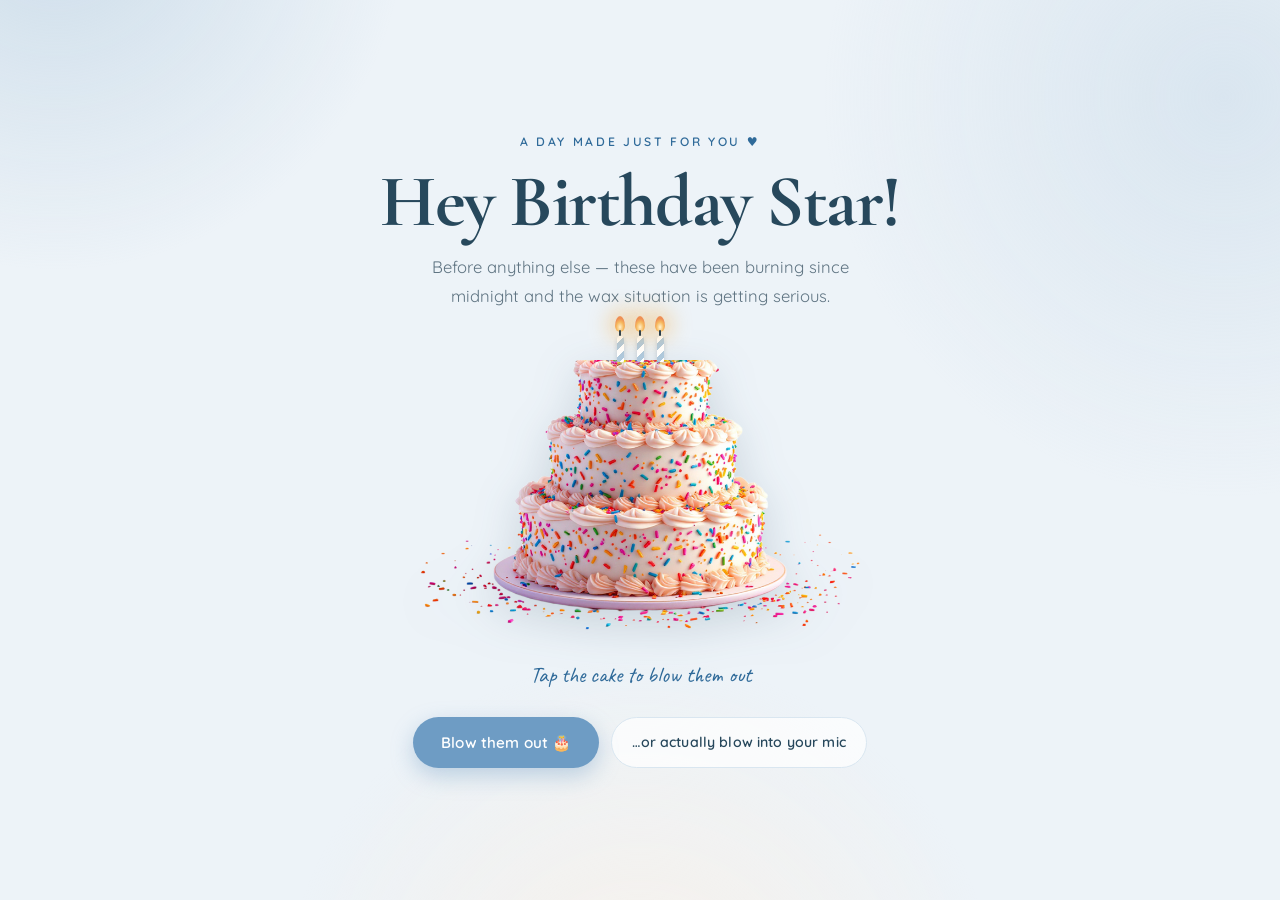
==== commit e3a2bdf1: "Scrapbook section update kiya" ====
--- a/index.html
+++ b/index.html
@@ -239,8 +239,8 @@
     <div class="container">
       <header class="section__head" data-reveal>
         <p class="eyebrow">Section two</p>
-        <h2 class="section__title" id="scrapbookTitle">Memory Scrapbook</h2>
-        <p class="section__lede">Pinned, taped and slightly crooked &mdash; exactly how a real scrapbook should be. Tap a photo to see it bigger.</p>
+        <h2 class="section__title" id="scrapbookTitle">Dedicated to You</h2>
+        <p class="section__lede">Things Dedicated to You &mdash; Some GIFs, some facts, and one dancing chicken. All officially approved. Tap a photo to see it bigger.</p>
       </header>
 
       <!-- Cards are built from CONFIG.scrapbook in script.js -->
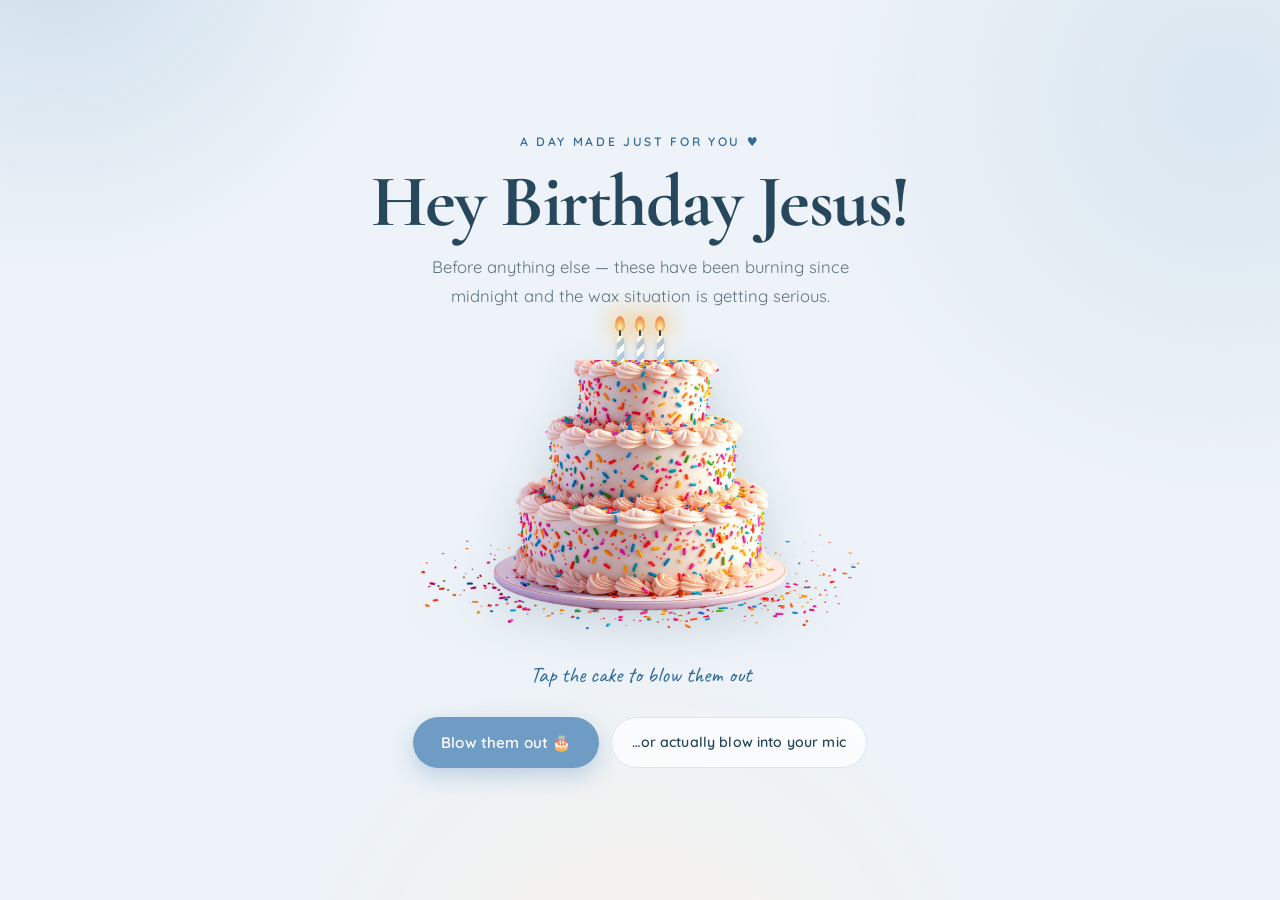
==== commit 83fe5513: "Scrapbook section update kiya" ====
--- a/index.html
+++ b/index.html
@@ -1,10 +1,10 @@
 <!DOCTYPE html>
-<html lang="en">
+<html lang="es">
 <head>
 <meta charset="utf-8">
 <meta name="viewport" content="width=device-width, initial-scale=1">
-<title>A Day Made Just For You ♡</title>
-<meta name="description" content="A little corner of the internet made just for you — secret letters, a memory scrapbook, cake, and a surprise.">
+<title data-i18n="pageTitle">Un Día Hecho Solo Para Ti ♡</title>
+<meta name="description" content="Un rinconcito de internet hecho solo para ti — cartas secretas, recuerdos, torta y una sorpresa.">
 <meta name="theme-color" content="#FDEDEF">
 
 <!-- Favicon: a tiny heart, drawn inline so there are no broken requests -->
@@ -24,7 +24,7 @@
     .is-intro #experience { display: block !important; }
     .is-intro #welcome, .player { display: none !important; }
   </style>
-  <p class="noscript-note">This birthday adventure needs JavaScript switched on for the animations and surprises ♡</p>
+  <p class="noscript-note" data-i18n="noscript">Esta aventura de cumpleaños necesita JavaScript activado para las animaciones y las sorpresas ♡</p>
 </noscript>
 
 <!-- Decorative layers (never interactive) -->
@@ -47,8 +47,8 @@
     <div class="stage" id="stageCandles">
 
       <div class="welcome__intro" id="welcomeIntro">
-        <p class="eyebrow">A Day Made Just For You &hearts;</p>
-        <h1 class="welcome__title" id="welcomeTitle">Hey Birthday Star!</h1>
+        <p class="eyebrow" data-i18n="introEyebrow">Un Día Hecho Solo Para Ti &hearts;</p>
+        <h1 class="welcome__title" id="welcomeTitle" data-i18n="welcomeTitle">¡Hola, Jesús cumpleañero!</h1>
         <p class="welcome__sub" id="candleLede">Before anything else &mdash; these have been burning since midnight and the wax situation is getting serious.</p>
       </div>
 
@@ -66,11 +66,11 @@
         <img class="cake__img" src="assets/images/cake-body.png" alt="" aria-hidden="true">
       </button>
 
-      <p class="cake__hint" id="candleHint">Tap the cake to blow them out</p>
+      <p class="cake__hint" id="candleHint" data-i18n="candleHint">Dale un toque a la torta para apagarlas</p>
 
       <div class="cake__actions">
-        <button class="btn btn--primary" id="blowBtn" type="button">Blow them out 🎂</button>
-        <button class="btn btn--ghost btn--sm" id="micBtn" type="button" hidden>&hellip;or actually blow into your mic</button>
+        <button class="btn btn--primary" id="blowBtn" type="button" data-i18n="blowBtn">Apágalas 🎂</button>
+        <button class="btn btn--ghost btn--sm" id="micBtn" type="button" hidden data-i18n="micBtn">&hellip;o sopla de verdad en tu micrófono</button>
       </div>
 
       <p class="mic-note" id="micNote" aria-live="polite" hidden></p>
@@ -80,9 +80,9 @@
     <div class="stage stage--gift" id="stageGift" hidden>
 
       <div class="welcome__intro" id="giftIntro">
-        <p class="eyebrow">Wish logged &hearts;</p>
-        <h2 class="welcome__title welcome__title--sm">Now the actual present.</h2>
-        <p class="welcome__sub">It has no postage, no wrapping paper and no physical form. It does, however, have animations.</p>
+        <p class="eyebrow" data-i18n="giftEyebrow">Deseo registrado &hearts;</p>
+        <h2 class="welcome__title welcome__title--sm" data-i18n="giftTitle">Ahora sí, el regalo.</h2>
+        <p class="welcome__sub" data-i18n="giftSub">No tiene estampilla, ni papel de regalo, ni forma física. Eso sí, tiene animaciones.</p>
       </div>
 
       <!-- 3D gift box: pure CSS, five-sided body + a lid that lifts away -->
@@ -119,15 +119,15 @@
         <div class="giftbox__shadow" aria-hidden="true"></div>
       </div>
 
-      <button class="btn btn--primary btn--lg" id="openGift" type="button">Open Your Surprise ✨</button>
+      <button class="btn btn--primary btn--lg" id="openGift" type="button" data-i18n="openGift">Abre tu sorpresa ✨</button>
     </div>
 
     <!-- ---------- STAGE 3 — THE CARD --------------------------------- -->
     <div class="welcome__card" id="welcomeCard" aria-live="polite" hidden>
       <span class="welcome__card-ornament" aria-hidden="true">&hearts;</span>
-      <h2 class="welcome__card-title">Happy Birthday, <span data-friend-name>friend</span>!</h2>
+      <h2 class="welcome__card-title" data-i18n-name="welcomeCardTitle">¡Feliz cumpleaños!</h2>
       <p class="welcome__card-text" id="welcomeText"></p>
-      <button class="btn btn--primary" id="enterBtn" type="button">Let&rsquo;s explore &hearts;</button>
+      <button class="btn btn--primary" id="enterBtn" type="button" data-i18n="enterBtn">Vamos a explorar &hearts;</button>
     </div>
 
     <p class="scroll-cue" id="scrollCue" aria-hidden="true" hidden></p>
@@ -137,16 +137,23 @@
      NAVIGATION
      ==================================================================== -->
 <header class="nav" id="siteNav">
-  <nav class="nav__inner" aria-label="Sections of your day">
-    <a class="nav__brand" href="#universe">A Day Made Just For You <span aria-hidden="true">♡</span></a>
+  <nav class="nav__inner" data-i18n-aria="navAria" aria-label="Secciones de tu día">
+    <a class="nav__brand" href="#universe"><span data-i18n="navBrand">Un Día Hecho Solo Para Ti</span> <span aria-hidden="true">♡</span></a>
     <ul class="nav__list">
-      <li><a class="nav__link" href="#letters" data-nav="letters">Letters</a></li>
-      <li><a class="nav__link" href="#scrapbook" data-nav="scrapbook">Scrapbook</a></li>
-      <li><a class="nav__link" href="#sorry" data-nav="sorry">Sorry</a></li>
-      <li><a class="nav__link" href="#cake" data-nav="cake">Cake</a></li>
-      <li><a class="nav__link" href="#adventure" data-nav="adventure">Adventure</a></li>
-      <li><a class="nav__link" href="#finale" data-nav="finale">Surprise</a></li>
+      <li><a class="nav__link" href="#letters" data-nav="letters" data-i18n="navLetters">Cartas</a></li>
+      <li><a class="nav__link" href="#scrapbook" data-nav="scrapbook" data-i18n="navScrapbook">Para Ti</a></li>
+      <li><a class="nav__link" href="#sorry" data-nav="sorry" data-i18n="navSorry">Perdón</a></li>
+      <li><a class="nav__link" href="#cake" data-nav="cake" data-i18n="navCake">Torta</a></li>
+      <li><a class="nav__link" href="#adventure" data-nav="adventure" data-i18n="navAdventure">Aventura</a></li>
+      <li><a class="nav__link" href="#finale" data-nav="finale" data-i18n="navSurprise">Sorpresa</a></li>
     </ul>
+
+    <div class="nav__lang">
+      <div class="lang" role="group" data-i18n-aria="langAria" aria-label="Cambiar idioma">
+        <button class="lang__btn" type="button" data-lang="es">ES</button>
+        <button class="lang__btn" type="button" data-lang="en">EN</button>
+      </div>
+    </div>
   </nav>
 </header>
 
@@ -159,9 +166,9 @@
   <section class="section section--universe" id="universe" aria-labelledby="universeTitle">
     <div class="container">
       <header class="section__head" data-reveal>
-        <p class="eyebrow">Choose your first stop</p>
-        <h2 class="section__title" id="universeTitle">Your Little Universe</h2>
-        <p class="section__lede">Four small worlds, each hiding something for you. Wander in any order &mdash; nothing here expires.</p>
+        <p class="eyebrow" data-i18n="universeEyebrow">Escoge tu primera parada</p>
+        <h2 class="section__title" id="universeTitle" data-i18n="universeTitle">Tu Pequeño Universo</h2>
+        <p class="section__lede" data-i18n="universeLede">Cuatro mundos pequeños, cada uno escondiendo algo para ti. Recórrelos en el orden que quieras &mdash; aquí nada se vence.</p>
       </header>
 
       <ul class="universe">
@@ -170,9 +177,9 @@
             <span class="world__art" aria-hidden="true">
               <span class="world__env"><span class="world__env-flap"></span></span>
             </span>
-            <h3 class="world__title">Secret Letters</h3>
-            <p class="world__text">Sealed notes to open whenever your heart asks for one.</p>
-            <span class="world__go" aria-hidden="true">Open the drawer &rarr;</span>
+            <h3 class="world__title" data-i18n="worldLettersTitle">Cartas Secretas</h3>
+            <p class="world__text" data-i18n="worldLettersText">Notas selladas para abrir cuando el corazón te lo pida.</p>
+            <span class="world__go" aria-hidden="true" data-i18n="worldLettersGo">Abre la gaveta &rarr;</span>
           </a>
         </li>
         <li data-reveal>
@@ -181,9 +188,9 @@
               <span class="world__polaroid world__polaroid--back"></span>
               <span class="world__polaroid world__polaroid--front"></span>
             </span>
-            <h3 class="world__title">Memory Scrapbook</h3>
-            <p class="world__text">Polaroids, tape and small notes from our corner of the internet.</p>
-            <span class="world__go" aria-hidden="true">Turn the pages &rarr;</span>
+            <h3 class="world__title" data-i18n="worldScrapTitle">dedicado a ti</h3>
+            <p class="world__text" data-i18n="worldScrapText"> notas pequeñas desde nuestro rincón de internet.</p>
+            <span class="world__go" aria-hidden="true" data-i18n="worldScrapGo">Pasa las páginas &rarr;</span>
           </a>
         </li>
         <li data-reveal>
@@ -193,9 +200,9 @@
                 <span class="world__flame"></span>
               </span>
             </span>
-            <h3 class="world__title">Birthday Cake</h3>
-            <p class="world__text">Light the candles, close your eyes, make the wish properly.</p>
-            <span class="world__go" aria-hidden="true">Light it up &rarr;</span>
+            <h3 class="world__title" data-i18n="worldCakeTitle">Torta de Cumpleaños</h3>
+            <p class="world__text" data-i18n="worldCakeText">Prende las velas, cierra los ojos, pide el deseo como se debe.</p>
+            <span class="world__go" aria-hidden="true" data-i18n="worldCakeGo">Préndela &rarr;</span>
           </a>
         </li>
         <li data-reveal>
@@ -203,9 +210,9 @@
             <span class="world__art" aria-hidden="true">
               <span class="world__gift"><span class="world__gift-bow"></span></span>
             </span>
-            <h3 class="world__title">Final Surprise</h3>
-            <p class="world__text">Save this one for last. It is the whole reason this page exists.</p>
-            <span class="world__go" aria-hidden="true">Only at the end &rarr;</span>
+            <h3 class="world__title" data-i18n="worldFinaleTitle">Sorpresa Final</h3>
+            <p class="world__text" data-i18n="worldFinaleText">Deja esta de última. Es la razón entera por la que existe esta página.</p>
+            <span class="world__go" aria-hidden="true" data-i18n="worldFinaleGo">Solo al final &rarr;</span>
           </a>
         </li>
       </ul>
@@ -219,9 +226,9 @@
   <section class="section section--letters" id="letters" aria-labelledby="lettersTitle">
     <div class="container">
       <header class="section__head" data-reveal>
-        <p class="eyebrow">Section one</p>
-        <h2 class="section__title" id="lettersTitle">Secret Letters</h2>
-        <p class="section__lede">Little envelopes for little moments. Open the one that matches your day &mdash; they stay here for whenever you come back.</p>
+        <p class="eyebrow" data-i18n="s1Eyebrow">Sección uno</p>
+        <h2 class="section__title" id="lettersTitle" data-i18n="lettersTitle">Cartas Secretas</h2>
+        <p class="section__lede" data-i18n="lettersLede">Sobres pequeños para momentos pequeños. Abre el que combine con tu día &mdash; se quedan aquí para cuando vuelvas.</p>
       </header>
 
       <!-- Envelopes are built from CONFIG.letters in script.js -->
@@ -238,9 +245,9 @@
   <section class="section section--scrapbook" id="scrapbook" aria-labelledby="scrapbookTitle">
     <div class="container">
       <header class="section__head" data-reveal>
-        <p class="eyebrow">Section two</p>
-        <h2 class="section__title" id="scrapbookTitle">Dedicated to You</h2>
-        <p class="section__lede">Things Dedicated to You &mdash; Some GIFs, some facts, and one dancing chicken. All officially approved. Tap a photo to see it bigger.</p>
+        <p class="eyebrow" data-i18n="s2Eyebrow">Sección dos</p>
+        <h2 class="section__title" id="scrapbookTitle" data-i18n="scrapbookTitle">Dedicado a Ti</h2>
+        <p class="section__lede" data-i18n="scrapbookLede">Cosas dedicadas a ti &mdash; unos GIFs, unos datos, y un pollo bailando. Todo oficialmente aprobado. Dale un toque a una foto para verla más grande.</p>
       </header>
 
       <!-- Cards are built from CONFIG.scrapbook in script.js -->
@@ -257,9 +264,9 @@
   <section class="section section--sorry" id="sorry" aria-labelledby="sorryTitle">
     <div class="container container--narrow">
       <header class="section__head" data-reveal>
-        <p class="eyebrow">Section three</p>
-        <h2 class="section__title" id="sorryTitle">A Card That Says Sorry</h2>
-        <p class="section__lede">Some things don&rsquo;t fit in a scrapbook. This one came in a plastic sleeve &mdash; go on, open it.</p>
+        <p class="eyebrow" data-i18n="s3Eyebrow">Sección tres</p>
+        <h2 class="section__title" id="sorryTitle" data-i18n="sorryTitle">Una Tarjeta Que Dice Perdón</h2>
+        <p class="section__lede" data-i18n="sorryLede">Algunas cosas no caben en un álbum. Esta vino en una bolsita de plástico &mdash; dale, ábrela.</p>
       </header>
 
       <!-- Built from CONFIG.sorry in script.js -->
@@ -274,9 +281,9 @@
   <section class="section section--cake" id="cake" aria-labelledby="cakeTitle">
     <div class="container container--narrow">
       <header class="section__head" data-reveal>
-        <p class="eyebrow">Section four</p>
-        <h2 class="section__title" id="cakeTitle">Your Birthday Cake</h2>
-        <p class="section__lede">No one else gets a slice until you have had yours.</p>
+        <p class="eyebrow" data-i18n="s4Eyebrow">Sección cuatro</p>
+        <h2 class="section__title" id="cakeTitle" data-i18n="cakeTitle">Tu Torta de Cumpleaños</h2>
+        <p class="section__lede" data-i18n="cakeLede">Nadie más agarra un pedazo hasta que tú agarres el tuyo.</p>
       </header>
 
       <div class="cake-stage" data-reveal>
@@ -311,11 +318,11 @@
           <span class="cake__plate" aria-hidden="true"></span>
         </button>
 
-        <p class="cake__hint" id="cakeHint">Tap the cake to light the candles</p>
+        <p class="cake__hint" id="cakeHint" data-i18n="cakeHint">Dale un toque a la torta para prender las velas</p>
 
         <div class="cake__actions">
-          <button class="btn btn--primary" id="wishBtn" type="button" disabled>Make a Wish</button>
-          <button class="btn btn--ghost" id="relightBtn" type="button" hidden>Light them again</button>
+          <button class="btn btn--primary" id="wishBtn" type="button" disabled data-i18n="wishBtn">Pide un deseo</button>
+          <button class="btn btn--ghost" id="relightBtn" type="button" hidden data-i18n="relightBtn">Préndelas otra vez</button>
         </div>
 
         <p class="cake__wish" id="wishMessage" aria-live="polite"></p>
@@ -330,17 +337,17 @@
   <section class="section section--adventure" id="adventure" aria-labelledby="adventureTitle">
     <div class="container">
       <header class="section__head" data-reveal>
-        <p class="eyebrow">Section five</p>
-        <h2 class="section__title" id="adventureTitle">Mini Birthday Adventure</h2>
-        <p class="section__lede">Five small things to play with. All of them actually work &mdash; go on, test them. One of them should not be touched.</p>
+        <p class="eyebrow" data-i18n="s5Eyebrow">Sección cinco</p>
+        <h2 class="section__title" id="adventureTitle" data-i18n="adventureTitle">Mini Aventura de Cumpleaños</h2>
+        <p class="section__lede" data-i18n="adventureLede">Cinco cositas para jugar. Todas funcionan de verdad &mdash; dale, pruébalas. Una de ellas no se debe tocar.</p>
       </header>
 
       <div class="adventure">
 
         <!-- Quiz -->
         <article class="card card--quiz" data-reveal aria-labelledby="quizHeading">
-          <p class="card__kicker">Game one</p>
-          <h3 class="card__title" id="quizHeading">The Birthday Quiz</h3>
+          <p class="card__kicker" data-i18n="g1Kicker">Juego uno</p>
+          <h3 class="card__title" id="quizHeading" data-i18n="quizHeading">El Quiz de Cumpleaños</h3>
 
           <div class="quiz" id="quizCard">
             <p class="quiz__progress" id="quizProgress"></p>
@@ -352,68 +359,68 @@
           <div class="quiz__result" id="quizResult" hidden>
             <p class="quiz__score" id="quizScore"></p>
             <p class="quiz__verdict" id="quizVerdict"></p>
-            <button class="btn btn--ghost" id="quizRetry" type="button">Play again</button>
+            <button class="btn btn--ghost" id="quizRetry" type="button" data-i18n="quizRetry">Jugar otra vez</button>
           </div>
         </article>
 
         <!-- Compliment generator -->
         <article class="card card--compliment" data-reveal aria-labelledby="complimentHeading">
-          <p class="card__kicker">Game two</p>
-          <h3 class="card__title" id="complimentHeading">Compliment Machine</h3>
+          <p class="card__kicker" data-i18n="g2Kicker">Juego dos</p>
+          <h3 class="card__title" id="complimentHeading" data-i18n="complimentHeading">Máquina de Cumplidos</h3>
           <blockquote class="compliment">
             <span class="compliment__mark" aria-hidden="true">&ldquo;</span>
-            <p class="compliment__text" id="complimentText" aria-live="polite">Press the button. It only tells the truth.</p>
+            <p class="compliment__text" id="complimentText" aria-live="polite" data-i18n="complimentIdle">Presiona el botón. Solo dice la verdad.</p>
           </blockquote>
-          <button class="btn btn--primary btn--sm" id="complimentBtn" type="button">Tell me something nice ♡</button>
+          <button class="btn btn--primary btn--sm" id="complimentBtn" type="button" data-i18n="complimentBtn">Dime algo bonito ♡</button>
         </article>
 
         <!-- Scratch card -->
         <article class="card card--scratch" data-reveal aria-labelledby="scratchHeading">
-          <p class="card__kicker">Game three</p>
-          <h3 class="card__title" id="scratchHeading">Surprise Scratch Card</h3>
+          <p class="card__kicker" data-i18n="g3Kicker">Juego tres</p>
+          <h3 class="card__title" id="scratchHeading" data-i18n="scratchHeading">Tarjeta Raspadita Sorpresa</h3>
 
           <div class="scratch" id="scratchWrap">
             <p class="scratch__message" id="scratchMessage"></p>
-            <canvas class="scratch__canvas" id="scratchCanvas" role="img" aria-label="A scratch card hiding a message"></canvas>
-          </div>
-
-          <p class="scratch__hint" id="scratchHint" aria-live="polite">Scratch with your finger or mouse</p>
+            <canvas class="scratch__canvas" id="scratchCanvas" role="img" data-i18n-aria="scratchCanvasAria" aria-label="Una tarjeta de raspar escondiendo un mensaje"></canvas>
+          </div>
+
+          <p class="scratch__hint" id="scratchHint" aria-live="polite" data-i18n="scratchHint">Raspa con el dedo o el mouse</p>
           <div class="card__row">
-            <button class="btn btn--ghost btn--sm" id="scratchReveal" type="button">Reveal it for me</button>
-            <button class="btn btn--primary btn--sm" id="scratchNew" type="button">New card</button>
+            <button class="btn btn--ghost btn--sm" id="scratchReveal" type="button" data-i18n="scratchReveal">Revélamela</button>
+            <button class="btn btn--primary btn--sm" id="scratchNew" type="button" data-i18n="scratchNew">Tarjeta nueva</button>
           </div>
         </article>
 
         <!-- Mini-game -->
         <article class="card card--game" data-reveal aria-labelledby="gameHeading">
-          <p class="card__kicker">Game four</p>
-          <h3 class="card__title" id="gameHeading">Catch the Falling Hearts</h3>
+          <p class="card__kicker" data-i18n="g4Kicker">Juego cuatro</p>
+          <h3 class="card__title" id="gameHeading" data-i18n="gameHeading">Atrapa los Corazones</h3>
 
           <div class="game">
             <div class="game__hud">
-              <span>Caught <b id="gameScore">0</b></span>
-              <span>Time <b id="gameTime">30</b>s</span>
-              <span>Best <b id="gameBest">0</b></span>
+              <span><span data-i18n="gameCaught">Atrapados</span> <b id="gameScore">0</b></span>
+              <span><span data-i18n="gameTimeLabel">Tiempo</span> <b id="gameTime">30</b>s</span>
+              <span><span data-i18n="gameBest">Mejor</span> <b id="gameBest">0</b></span>
             </div>
             <div class="game__frame">
-              <canvas id="gameCanvas" tabindex="0" aria-label="Move the basket to catch falling hearts. Use the left and right arrow keys, or drag."></canvas>
+              <canvas id="gameCanvas" tabindex="0" data-i18n-aria="gameCanvasAria" aria-label="Mueve la cesta para atrapar los corazones que caen. Usa las flechas izquierda y derecha, o arrastra."></canvas>
               <div class="game__overlay" id="gameOverlay">
-                <p class="game__overlay-text" id="gameOverlayText">Catch <b data-game-target></b> hearts in 30 seconds.</p>
-                <button class="btn btn--primary btn--sm" id="gameStart" type="button">Start</button>
+                <p class="game__overlay-text" id="gameOverlayText" data-i18n-html="gameOverlayHtml">Atrapa <b data-game-target></b> corazones en 30 segundos.</p>
+                <button class="btn btn--primary btn--sm" id="gameStart" type="button" data-i18n="gameStart">Empezar</button>
               </div>
             </div>
-            <p class="game__note">Drag with your finger, move the mouse, or use &larr; &rarr;</p>
+            <p class="game__note" data-i18n="gameNote">Arrastra con el dedo, mueve el mouse, o usa &larr; &rarr;</p>
           </div>
         </article>
 
         <!-- The forbidden button -->
         <article class="card card--forbidden" data-reveal aria-labelledby="forbiddenHeading">
-          <p class="card__kicker">Game five</p>
-          <h3 class="card__title" id="forbiddenHeading">Do Not Press This</h3>
+          <p class="card__kicker" data-i18n="g5Kicker">Juego cinco</p>
+          <h3 class="card__title" id="forbiddenHeading" data-i18n="forbiddenHeading">No Presiones Esto</h3>
 
           <div class="forbidden" id="forbiddenZone">
-            <button class="forbidden__btn" id="forbiddenBtn" type="button">Do not press</button>
-            <p class="forbidden__status" id="forbiddenStatus" aria-live="polite">Seriously. Leave it.</p>
+            <button class="forbidden__btn" id="forbiddenBtn" type="button" data-i18n="forbiddenBtn">No presionar</button>
+            <p class="forbidden__status" id="forbiddenStatus" aria-live="polite" data-i18n="forbiddenStatus">En serio. Déjalo quieto.</p>
           </div>
 
           <div class="loader" id="forbiddenLoader" hidden>
@@ -437,9 +444,9 @@
 
     <div class="container container--narrow">
       <header class="section__head section__head--light" data-reveal>
-        <p class="eyebrow eyebrow--light">The last stop</p>
-        <h2 class="section__title" id="finaleTitle">One Final Surprise</h2>
-        <p class="section__lede">You made it to the end, which means you now have to read the bit I spent the longest on.</p>
+        <p class="eyebrow eyebrow--light" data-i18n="finaleEyebrow">La última parada</p>
+        <h2 class="section__title" id="finaleTitle" data-i18n="finaleTitle">Una Sorpresa Final</h2>
+        <p class="section__lede" data-i18n="finaleLede">Llegaste hasta el final, lo que significa que ahora te toca leer la parte en la que más me tardé.</p>
       </header>
 
       <!-- Closed state: a sealed envelope you click -->
@@ -456,14 +463,14 @@
 
       <!-- Opened state: the letter (filled from CONFIG.finale) -->
       <article class="final-letter" id="finaleLetter" hidden aria-live="polite">
-        <p class="final-letter__to">To <span data-friend-name>friend</span>,</p>
+        <p class="final-letter__to" data-i18n-name="finaleTo">Para ti,</p>
         <div class="final-letter__body" id="finaleBody"></div>
         <p class="final-letter__close" id="finaleClosing"></p>
         <p class="final-letter__sign" id="finaleSign"></p>
 
         <!-- The dedicated song. Hidden entirely if CONFIG.finale.song is removed. -->
         <section class="dedication" id="dedication" aria-labelledby="dedicationHeading" hidden>
-          <p class="dedication__kicker" id="dedicationHeading">And one more thing &mdash; a song for you</p>
+          <p class="dedication__kicker" id="dedicationHeading" data-i18n="dedicationHeading">Y una cosa más &mdash; una canción para ti</p>
 
           <!-- Streaming embed. Used instead of the record when
                CONFIG.finale.song.embed is set. -->
@@ -471,7 +478,7 @@
 
           <div class="dedication__row" id="dedicationRow">
             <button class="dedication__disc" id="dedicationPlay" type="button" aria-pressed="false">
-              <span class="sr-only" id="dedicationLabel">Play the song</span>
+              <span class="sr-only" id="dedicationLabel" data-i18n="dedicationLabel">Reproducir la canción</span>
               <span class="dedication__vinyl" aria-hidden="true"><span class="dedication__hole"></span></span>
               <svg class="dedication__ico dedication__ico--play" viewBox="0 0 24 24" aria-hidden="true"><path d="M9 5.5l10 6.5-10 6.5z" fill="currentColor"/></svg>
               <svg class="dedication__ico dedication__ico--pause" viewBox="0 0 24 24" aria-hidden="true"><path d="M8.5 5.5h3.5v13H8.5zM13 5.5h3.5v13H13z" fill="currentColor"/></svg>
@@ -488,8 +495,8 @@
         </section>
 
         <div class="final-letter__actions">
-          <button class="btn btn--primary btn--sm" id="finaleHearts" type="button">Send some hearts back ♡</button>
-          <button class="btn btn--ghost btn--sm" id="replayBtn" type="button">Start the day over</button>
+          <button class="btn btn--primary btn--sm" id="finaleHearts" type="button" data-i18n="finaleHearts">Devuélvele unos corazones ♡</button>
+          <button class="btn btn--ghost btn--sm" id="replayBtn" type="button" data-i18n="replayBtn">Empezar el día otra vez</button>
         </div>
       </article>
     </div>
@@ -497,7 +504,7 @@
 
 
   <footer class="footer">
-    <p class="footer__line">Built with an unreasonable number of CSS animations, from one corner of the internet to another.</p>
+    <p class="footer__line" data-i18n="footerLine">Hecho con un número poco razonable de animaciones CSS, desde un rincón de internet hasta otro.</p>
     <p class="footer__sign" data-your-name></p>
   </footer>
 
@@ -510,7 +517,7 @@
 <div class="modal" id="modal" hidden>
   <div class="modal__backdrop" data-modal-close></div>
   <div class="modal__panel" id="modalPanel" role="dialog" aria-modal="true" aria-labelledby="modalTitle" tabindex="-1">
-    <button class="modal__close" id="modalClose" type="button" aria-label="Close">
+    <button class="modal__close" id="modalClose" type="button" data-i18n-aria="modalCloseAria" aria-label="Cerrar">
       <svg viewBox="0 0 24 24" aria-hidden="true"><path d="M6 6l12 12M18 6L6 18" stroke="currentColor" stroke-width="1.8" stroke-linecap="round" fill="none"/></svg>
     </button>
     <div class="modal__body" id="modalBody"></div>
@@ -521,7 +528,7 @@
 <!-- ====================================================================
      ACHIEVEMENTS — floating tray button + the unlock toasts
      ==================================================================== -->
-<button class="trophy" id="trophyBtn" type="button" aria-label="Show your achievements">
+<button class="trophy" id="trophyBtn" type="button" data-i18n-aria="trophyAria" aria-label="Muestra tus logros">
   <span aria-hidden="true">🏆</span>
   <span class="trophy__count" id="trophyCount" hidden>0</span>
 </button>
@@ -538,7 +545,7 @@
   <div class="lyrics" id="lyricsPane" hidden>
     <div class="lyrics__head">
       <p class="lyrics__title" id="lyricsTitle"></p>
-      <button class="lyrics__close" id="lyricsClose" type="button" aria-label="Hide the lyrics">
+      <button class="lyrics__close" id="lyricsClose" type="button" data-i18n-aria="lyricsCloseAria" aria-label="Ocultar la letra">
         <svg viewBox="0 0 24 24" aria-hidden="true"><path d="M7 7l10 10M17 7L7 17" stroke="currentColor" stroke-width="1.9" fill="none" stroke-linecap="round"/></svg>
       </button>
     </div>
@@ -546,32 +553,32 @@
   </div>
 
   <div class="player__panel" id="musicPanel" hidden>
-    <p class="player__title" id="musicTitle">Birthday song</p>
+    <p class="player__title" id="musicTitle" data-i18n="musicTitle">Canción de cumpleaños</p>
     <p class="player__count" id="musicCount" hidden></p>
-    <input class="player__range player__seek" id="seek" type="range" min="0" max="100" step="0.1" value="0" aria-label="Seek through the song">
+    <input class="player__range player__seek" id="seek" type="range" min="0" max="100" step="0.1" value="0" data-i18n-aria="seekAria" aria-label="Avanzar en la canción">
     <p class="player__time"><span id="musicTime">0:00</span> <span aria-hidden="true">/</span> <span id="musicDur">0:00</span></p>
     <label class="player__vol">
       <svg viewBox="0 0 24 24" aria-hidden="true"><path d="M4 9h3l4-3v12l-4-3H4zM15.5 9.5a3.5 3.5 0 010 5M18 7a7 7 0 010 10" stroke="currentColor" stroke-width="1.6" fill="none" stroke-linecap="round" stroke-linejoin="round"/></svg>
-      <input class="player__range" id="volume" type="range" min="0" max="100" value="55" aria-label="Volume">
+      <input class="player__range" id="volume" type="range" min="0" max="100" value="55" data-i18n-aria="volumeAria" aria-label="Volumen">
     </label>
     <p class="player__note" id="musicNote" hidden></p>
   </div>
 
   <div class="player__bar">
-    <button class="player__skip" id="musicPrev" type="button" aria-label="Previous song" hidden>
+    <button class="player__skip" id="musicPrev" type="button" data-i18n-aria="prevAria" aria-label="Canción anterior" hidden>
       <svg viewBox="0 0 24 24" aria-hidden="true"><path d="M16.5 6v12L8 12zM7 6v12" stroke="currentColor" stroke-width="1.9" fill="none" stroke-linecap="round" stroke-linejoin="round"/></svg>
     </button>
-    <button class="player__disc" id="musicToggle" type="button" aria-pressed="false" aria-label="Play the birthday song">
+    <button class="player__disc" id="musicToggle" type="button" aria-pressed="false" data-i18n-aria="musicToggleAria" aria-label="Reproducir la canción de cumpleaños">
       <svg class="player__ico player__ico--play" viewBox="0 0 24 24" aria-hidden="true"><path d="M8 5.5l11 6.5-11 6.5z" fill="currentColor"/></svg>
       <svg class="player__ico player__ico--pause" viewBox="0 0 24 24" aria-hidden="true"><path d="M8.5 5.5h3v13h-3zM12.5 5.5h3v13h-3z" fill="currentColor"/></svg>
     </button>
-    <button class="player__skip" id="musicNext" type="button" aria-label="Next song" hidden>
+    <button class="player__skip" id="musicNext" type="button" data-i18n-aria="nextAria" aria-label="Canción siguiente" hidden>
       <svg viewBox="0 0 24 24" aria-hidden="true"><path d="M7.5 6v12L16 12zM17 6v12" stroke="currentColor" stroke-width="1.9" fill="none" stroke-linecap="round" stroke-linejoin="round"/></svg>
     </button>
-    <button class="player__skip player__lyrics" id="lyricsToggle" type="button" aria-expanded="false" aria-controls="lyricsPane" aria-label="Show the lyrics" hidden>
+    <button class="player__skip player__lyrics" id="lyricsToggle" type="button" aria-expanded="false" aria-controls="lyricsPane" data-i18n-aria="lyricsToggleAria" aria-label="Mostrar la letra" hidden>
       <svg viewBox="0 0 24 24" aria-hidden="true"><path d="M5 6.5h11M5 11h14M5 15.5h9M5 20h12" stroke="currentColor" stroke-width="1.8" fill="none" stroke-linecap="round"/></svg>
     </button>
-    <button class="player__expand" id="musicExpand" type="button" aria-expanded="false" aria-controls="musicPanel" aria-label="Show music controls">
+    <button class="player__expand" id="musicExpand" type="button" aria-expanded="false" aria-controls="musicPanel" data-i18n-aria="expandAria" aria-label="Mostrar los controles de música">
       <svg viewBox="0 0 24 24" aria-hidden="true"><path d="M9 18V7.5l9-2V16M9 18a2.5 2.5 0 11-5 0 2.5 2.5 0 015 0zM18 16a2.5 2.5 0 11-5 0 2.5 2.5 0 015 0z" stroke="currentColor" stroke-width="1.5" fill="none" stroke-linejoin="round"/></svg>
     </button>
   </div>
@@ -584,6 +591,7 @@
 
 <!-- Optional. Written by lyrics-timer.html; harmless if it is not there. -->
 <script src="lyrics.js"></script>
+<script src="i18n.js"></script>
 <script src="script.js"></script>
 </body>
 </html>
--- a/style.css
+++ b/style.css
@@ -732,7 +732,7 @@
   color: var(--plum);
   white-space: nowrap;
 }
-.nav__list { display: flex; gap: 4px; overflow-x: auto; scrollbar-width: none; }
+.nav__list { display: flex; gap: 4px; min-width: 0; overflow-x: auto; scrollbar-width: none; }
 .nav__list::-webkit-scrollbar { display: none; }
 
 .nav__link {
@@ -746,6 +746,41 @@
 }
 .nav__link:hover { color: var(--rose); background: var(--blush); }
 .nav__link.is-active { color: var(--white); background: var(--pink-deep); }
+
+/* ---- the ES / EN switch, sat at the end of the nav ---------- */
+.nav__lang { display: flex; align-items: center; flex: 0 0 auto; margin-left: 6px; }
+
+.lang {
+  display: flex;
+  gap: 2px;
+  padding: 3px;
+  border-radius: var(--r-pill);
+  background: var(--blush);
+}
+
+.lang__btn {
+  padding: 5px 11px;
+  border: 0;
+  border-radius: var(--r-pill);
+  background: transparent;
+  font: inherit;
+  font-size: .76rem; font-weight: 700; letter-spacing: .04em;
+  color: var(--ink-soft);
+  cursor: pointer;
+  transition: background .25s, color .25s;
+}
+.lang__btn:hover { color: var(--rose); }
+.lang__btn.is-on {
+  background: var(--white);
+  color: var(--rose);
+  box-shadow: 0 1px 3px rgba(36, 53, 63, .12);
+}
+.lang__btn:focus-visible { outline: 2px solid var(--rose); outline-offset: 2px; }
+
+@media (max-width: 560px) {
+  .nav__lang { margin-left: 2px; }
+  .lang__btn { padding: 5px 8px; font-size: .72rem; }
+}
 
 
 /* ============================================================
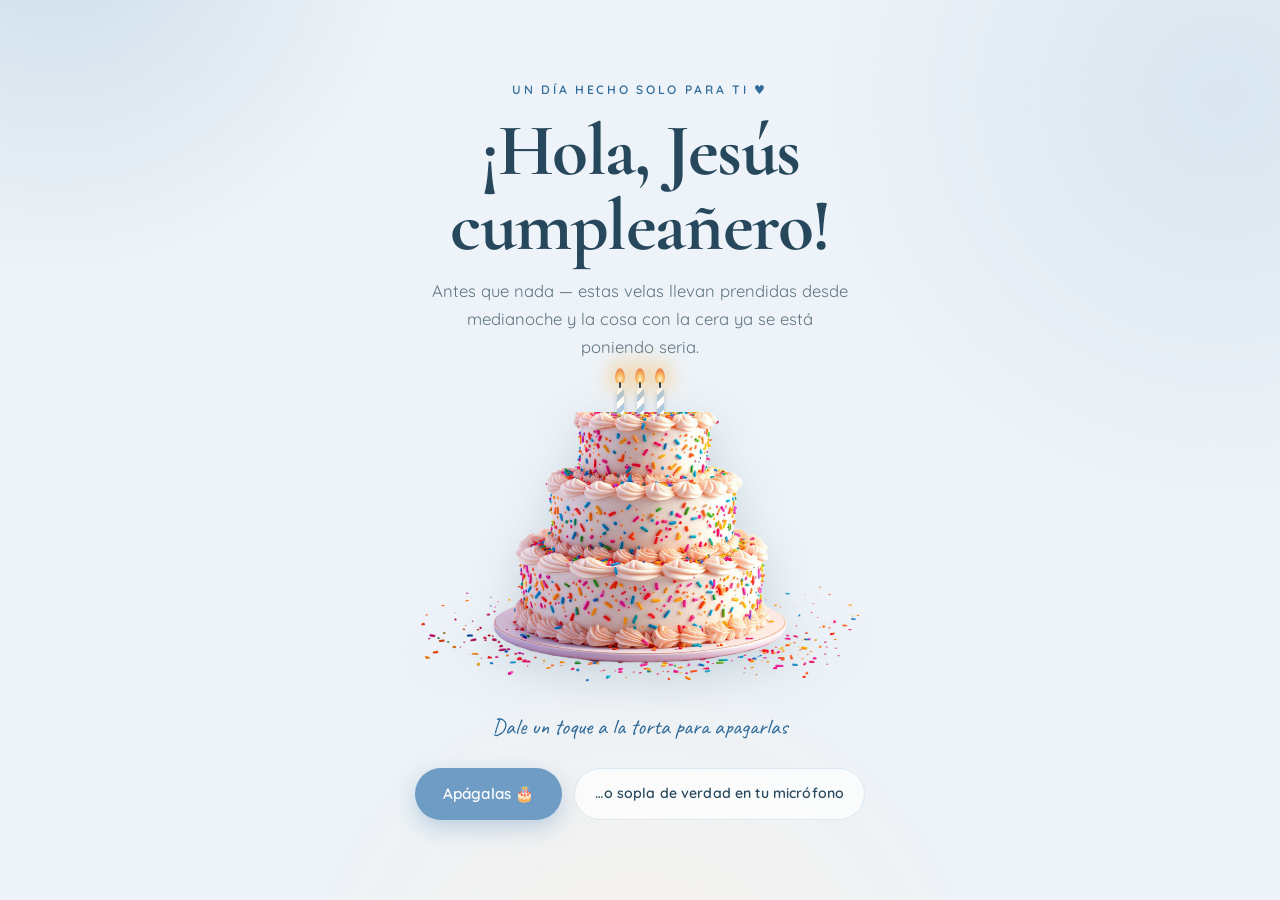
==== commit d4209ae0: "Scrapbook section update kiya" ====
--- a/index.html
+++ b/index.html
@@ -49,11 +49,11 @@
       <div class="welcome__intro" id="welcomeIntro">
         <p class="eyebrow" data-i18n="introEyebrow">Un Día Hecho Solo Para Ti &hearts;</p>
         <h1 class="welcome__title" id="welcomeTitle" data-i18n="welcomeTitle">¡Hola, Jesús cumpleañero!</h1>
-        <p class="welcome__sub" id="candleLede">Before anything else &mdash; these have been burning since midnight and the wax situation is getting serious.</p>
+        <p class="welcome__sub" id="candleLede">Antes que nada &mdash; estas velas llevan prendidas desde medianoche y la cosa con la cera ya se está poniendo seria.</p>
       </div>
 
       <button class="cake cake--intro is-lit" id="introCake" type="button" aria-describedby="candleHint">
-        <span class="sr-only">Blow out the candles</span>
+        <span class="sr-only" data-i18n="blowSr">Apagar las velas</span>
 
         <span class="cake__candles" aria-hidden="true">
           <span class="candle"><span class="candle__flame"></span><span class="candle__wick"></span><span class="candle__smoke"></span></span>
@@ -147,13 +147,6 @@
       <li><a class="nav__link" href="#adventure" data-nav="adventure" data-i18n="navAdventure">Aventura</a></li>
       <li><a class="nav__link" href="#finale" data-nav="finale" data-i18n="navSurprise">Sorpresa</a></li>
     </ul>
-
-    <div class="nav__lang">
-      <div class="lang" role="group" data-i18n-aria="langAria" aria-label="Cambiar idioma">
-        <button class="lang__btn" type="button" data-lang="es">ES</button>
-        <button class="lang__btn" type="button" data-lang="en">EN</button>
-      </div>
-    </div>
   </nav>
 </header>
 
@@ -288,7 +281,7 @@
 
       <div class="cake-stage" data-reveal>
         <button class="cake" id="cakeFigure" type="button" aria-describedby="cakeHint">
-          <span class="sr-only">Light the candles on the cake</span>
+          <span class="sr-only" data-i18n="lightSr">Prender las velas de la torta</span>
 
           <span class="cake__candles" aria-hidden="true">
             <span class="candle"><span class="candle__flame"></span><span class="candle__wick"></span><span class="candle__smoke"></span></span>
@@ -457,7 +450,7 @@
             <span class="sealed__pocket"></span>
             <span class="sealed__wax">♡</span>
           </span>
-          <span class="sealed__label">Open your last gift</span>
+          <span class="sealed__label" data-i18n="sealedLabel">Abre tu último regalo</span>
         </button>
       </div>
 
--- a/style.css
+++ b/style.css
@@ -732,7 +732,7 @@
   color: var(--plum);
   white-space: nowrap;
 }
-.nav__list { display: flex; gap: 4px; min-width: 0; overflow-x: auto; scrollbar-width: none; }
+.nav__list { display: flex; gap: 4px; overflow-x: auto; scrollbar-width: none; }
 .nav__list::-webkit-scrollbar { display: none; }
 
 .nav__link {
@@ -747,39 +747,6 @@
 .nav__link:hover { color: var(--rose); background: var(--blush); }
 .nav__link.is-active { color: var(--white); background: var(--pink-deep); }
 
-/* ---- the ES / EN switch, sat at the end of the nav ---------- */
-.nav__lang { display: flex; align-items: center; flex: 0 0 auto; margin-left: 6px; }
-
-.lang {
-  display: flex;
-  gap: 2px;
-  padding: 3px;
-  border-radius: var(--r-pill);
-  background: var(--blush);
-}
-
-.lang__btn {
-  padding: 5px 11px;
-  border: 0;
-  border-radius: var(--r-pill);
-  background: transparent;
-  font: inherit;
-  font-size: .76rem; font-weight: 700; letter-spacing: .04em;
-  color: var(--ink-soft);
-  cursor: pointer;
-  transition: background .25s, color .25s;
-}
-.lang__btn:hover { color: var(--rose); }
-.lang__btn.is-on {
-  background: var(--white);
-  color: var(--rose);
-  box-shadow: 0 1px 3px rgba(36, 53, 63, .12);
-}
-.lang__btn:focus-visible { outline: 2px solid var(--rose); outline-offset: 2px; }
-
-@media (max-width: 560px) {
-  .nav__lang { margin-left: 2px; }
-  .lang__btn { padding: 5px 8px; font-size: .72rem; }
 }
 
 
